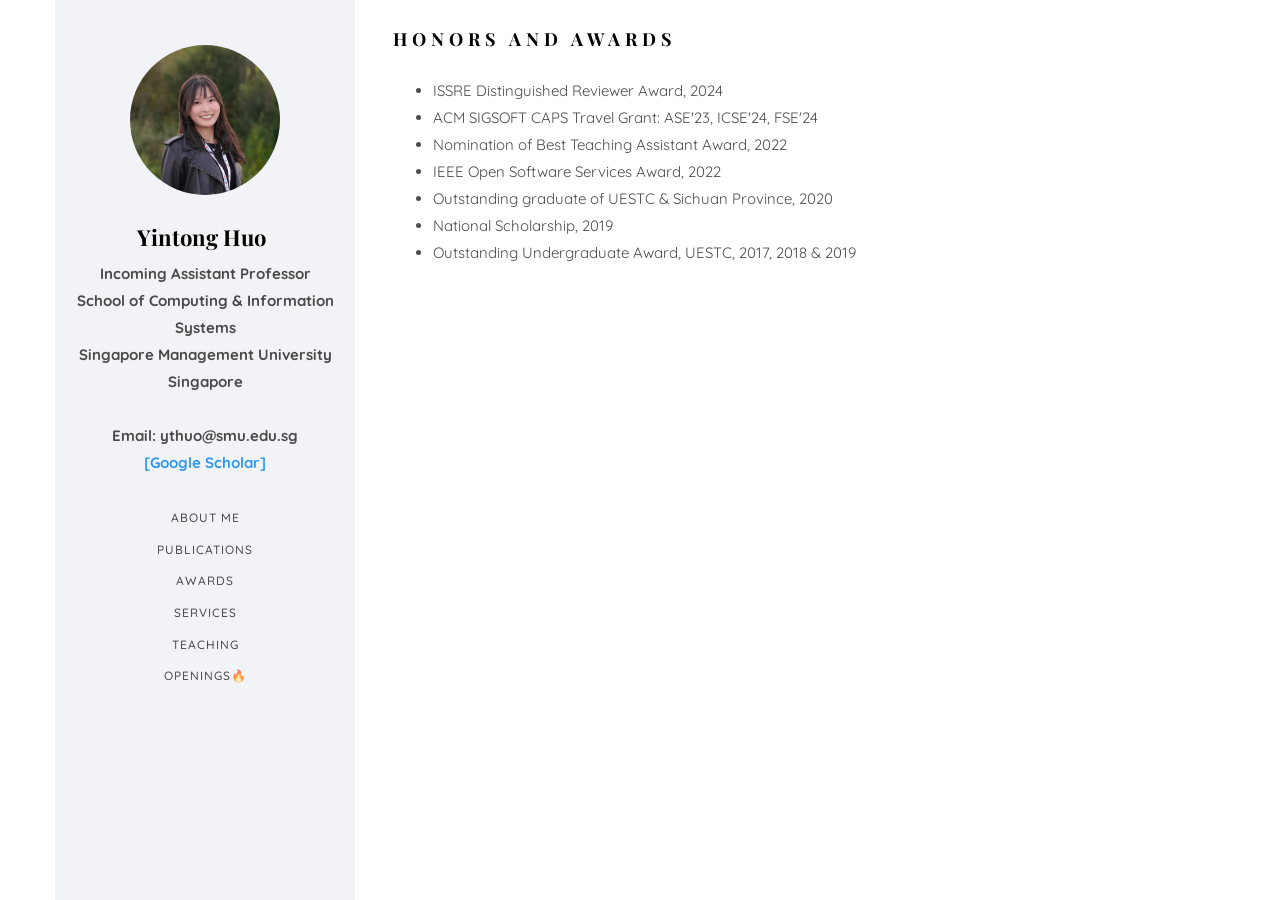
==== awards.html @ ab4339cb "Update awards.html" ====
<!DOCTYPE HTML>
<html>
	<head>
	<meta charset="utf-8">
	<meta http-equiv="X-UA-Compatible" content="IE=edge">
	<title>Yintong Huo</title>
	<meta name="viewport" content="width=device-width, initial-scale=1">
	<meta name="description" content="" />
	<meta name="keywords" content="" />
	<meta name="author" content="" />

  <!-- Facebook and Twitter integration -->
	<meta property="og:title" content=""/>
	<meta property="og:image" content=""/>
	<meta property="og:url" content=""/>
	<meta property="og:site_name" content=""/>
	<meta property="og:description" content=""/>
	<meta name="twitter:title" content="" />
	<meta name="twitter:image" content="" />
	<meta name="twitter:url" content="" />
	<meta name="twitter:card" content="" />

	<!-- Place favicon.ico and apple-touch-icon.png in the root directory -->
	<!-- <link rel="shortcut icon" href="favicon.ico"> -->

	<link href="https://fonts.googleapis.com/css?family=Quicksand:300,400,500,700" rel="stylesheet">
	<link href="https://fonts.googleapis.com/css?family=Playfair+Display:400,400i,700" rel="stylesheet">

	<!-- Animate.css -->
	<link rel="stylesheet" href="css/animate.css">
	<!-- Icomoon Icon Fonts-->
	<link rel="stylesheet" href="css/icomoon.css">
	<!-- Bootstrap  -->
	<link rel="stylesheet" href="css/bootstrap.css">
	<!-- Flexslider  -->
	<link rel="stylesheet" href="css/flexslider.css">
	<!-- Owl Carousel -->
	<link rel="stylesheet" href="css/owl.carousel.min.css">
	<link rel="stylesheet" href="css/owl.theme.default.min.css">
	<!-- Theme style  -->
	<link rel="stylesheet" href="css/style.css">

	<!-- Modernizr JS -->
	<script src="js/modernizr-2.6.2.min.js"></script>
	<!-- FOR IE9 below -->
	<!--[if lt IE 9]>
	<script src="js/respond.min.js"></script>
	<![endif]-->

	</head>
	<body>
	<div id="colorlib-page">
		<div class="container-wrap">
		<a href="#" class="js-colorlib-nav-toggle colorlib-nav-toggle" data-toggle="collapse" data-target="#navbar" aria-expanded="false" aria-controls="navbar"><i></i></a>
		<aside id="colorlib-aside" role="complementary" class="border">
			<div class="text-center profile-info">
				<div class="author-img" style="background-image: url(images/academic_photo.jpg);"></div>
				<h1 id="colorlib-logo"><a href="index.html">Yintong Huo</a></h1>
				<strong>
				<span class="position">Incoming Assistant Professor</span> 
				<span class='position'>School of Computing & Information Systems</span>
				<span class="position">Singapore Management University</span>
				<span class="position">Singapore</span>
				<br>
				<span class="position" style="text-transform: initial;">Email: ythuo@smu.edu.sg</span>
				<a href="https://scholar.google.com/citations?user=NP1JgCAAAAAJ&hl=zh-CN"> [Google Scholar] </a> 
				</strong>
			</div>
			<nav id="colorlib-main-menu" role="navigation" class="navbar">
				<ul>
					<li><a href="index.html">About me</a></li>
					<li><a href="pub.html">Publications</a></li>
					<li><a href="awards.html">Awards</a></li>
					<li><a href="services.html">Services</a></li>
					<li><a href="teaching.html">Teaching</a></li>
					<li><a href="openings.html">Openings🔥</a></li>
				</ul>
			</nav>

		</aside>

		<div id="colorlib-main">

			<section class="colorlib-honors" data-section="honors">
				<div class="colorlib-narrow-content">
					<div class="row">
						<div class="col-md-6 col-md-offset-3 col-md-pull-3 animate-box" data-animate-effect="fadeInLeft">
							<p>
							<h2 class="colorlib-heading animate-box">Honors and Awards</h2></p>
						</div>
					</div>
					<div class="row">
						<div class="col-md-12 animate-box" data-animate-effect="fadeInLeft">
						<ul>
							<li>ISSRE Distinguished Reviewer Award, 2024</li>
							<li>ACM SIGSOFT CAPS Travel Grant: ASE'23, ICSE'24, FSE'24 </li>
							<li>Nomination of Best Teaching Assistant Award, 2022</li>
 							<li>IEEE Open Software Services Award, 2022</li>
							<li>Outstanding graduate of UESTC & Sichuan Province, 2020</li>
							<li>National Scholarship, 2019</li>
							<li>Outstanding Undergraduate Award, UESTC, 2017, 2018 & 2019</li>
						</ul>
						</div>
					</div>
				</div>
			</section>


	<div>

	</div>
		</div><!-- end:colorlib-main -->
	</div><!-- end:container-wrap -->
	<!-- <script type="text/javascript" id="clustrmaps" src="//clustrmaps.com/map_v2.js?d=0-3oD4-aq796TP9pRMms8CR9sEpvpAEMeY-Ptnodyqg&cl=ffffff&w=a"></script> -->
	

	</div><!-- end:colorlib-page -->

	<!-- jQuery -->
	<script src="js/jquery.min.js"></script>
	<!-- jQuery Easing -->
	<script src="js/jquery.easing.1.3.js"></script>
	<!-- Bootstrap -->
	<script src="js/bootstrap.min.js"></script>
	<!-- Waypoints -->
	<script src="js/jquery.waypoints.min.js"></script>
	<!-- Flexslider -->
	<script src="js/jquery.flexslider-min.js"></script>
	<!-- Owl carousel -->
	<script src="js/owl.carousel.min.js"></script>
	<!-- Counters -->
	<script src="js/jquery.countTo.js"></script>


	<!-- MAIN JS -->
	<script src="js/main.js"></script>

	</body>
</html>
---- css/icomoon.css ----
@font-face {
  font-family: 'icomoon';
  src:  url('fonts/icomoon.eot?6py85u');
  src:  url('fonts/icomoon.eot?6py85u#iefix') format('embedded-opentype'),
    url('fonts/icomoon.ttf?6py85u') format('truetype'),
    url('fonts/icomoon.woff?6py85u') format('woff'),
    url('fonts/icomoon.svg?6py85u#icomoon') format('svg');
  font-weight: normal;
  font-style: normal;
}

[class^="icon-"], [class*=" icon-"] {
  /* use !important to prevent issues with browser extensions that change fonts */
  font-family: 'icomoon' !important;
  speak: none;
  font-style: normal;
  font-weight: normal;
  font-variant: normal;
  text-transform: none;
  line-height: 1;

  /* Better Font Rendering =========== */
  -webkit-font-smoothing: antialiased;
  -moz-osx-font-smoothing: grayscale;
}

.icon-times:before {
  content: "\e930";
}
.icon-tick:before {
  content: "\e931";
}
.icon-plus:before {
  content: "\e932";
}
.icon-minus:before {
  content: "\e933";
}
.icon-equals:before {
  content: "\e934";
}
.icon-divide:before {
  content: "\e935";
}
.icon-chevron-right:before {
  content: "\e936";
}
.icon-chevron-left:before {
  content: "\e937";
}
.icon-arrow-right-thick:before {
  content: "\e938";
}
.icon-arrow-left-thick:before {
  content: "\e939";
}
.icon-th-small:before {
  content: "\e93a";
}
.icon-th-menu:before {
  content: "\e93b";
}
.icon-th-list:before {
  content: "\e93c";
}
.icon-th-large:before {
  content: "\e93d";
}
.icon-home:before {
  content: "\e93e";
}
.icon-arrow-forward:before {
  content: "\e93f";
}
.icon-arrow-back:before {
  content: "\e940";
}
.icon-rss:before {
  content: "\e941";
}
.icon-location:before {
  content: "\e942";
}
.icon-link:before {
  content: "\e943";
}
.icon-image:before {
  content: "\e944";
}
.icon-arrow-up-thick:before {
  content: "\e945";
}
.icon-arrow-down-thick:before {
  content: "\e946";
}
.icon-starburst:before {
  content: "\e947";
}
.icon-starburst-outline:before {
  content: "\e948";
}
.icon-star3:before {
  content: "\e949";
}
.icon-flow-children:before {
  content: "\e94a";
}
.icon-export:before {
  content: "\e94b";
}
.icon-delete2:before {
  content: "\e94c";
}
.icon-delete-outline:before {
  content: "\e94d";
}
.icon-cloud-storage:before {
  content: "\e94e";
}
.icon-wi-fi:before {
  content: "\e94f";
}
.icon-heart:before {
  content: "\e950";
}
.icon-flash:before {
  content: "\e951";
}
.icon-cancel:before {
  content: "\e952";
}
.icon-backspace:before {
  content: "\e953";
}
.icon-attachment:before {
  content: "\e954";
}
.icon-arrow-move:before {
  content: "\e955";
}
.icon-warning:before {
  content: "\e956";
}
.icon-user:before {
  content: "\e957";
}
.icon-radar:before {
  content: "\e958";
}
.icon-lock-open:before {
  content: "\e959";
}
.icon-lock-closed:before {
  content: "\e95a";
}
.icon-location-arrow:before {
  content: "\e95b";
}
.icon-info:before {
  content: "\e95c";
}
.icon-user-delete:before {
  content: "\e95d";
}
.icon-user-add:before {
  content: "\e95e";
}
.icon-media-pause:before {
  content: "\e95f";
}
.icon-group:before {
  content: "\e960";
}
.icon-chart-pie:before {
  content: "\e961";
}
.icon-chart-line:before {
  content: "\e962";
}
.icon-chart-bar:before {
  content: "\e963";
}
.icon-chart-area:before {
  content: "\e964";
}
.icon-video:before {
  content: "\e965";
}
.icon-point-of-interest:before {
  content: "\e966";
}
.icon-infinity:before {
  content: "\e967";
}
.icon-globe:before {
  content: "\e968";
}
.icon-eye:before {
  content: "\e969";
}
.icon-cog:before {
  content: "\e96a";
}
.icon-camera:before {
  content: "\e96b";
}
.icon-upload:before {
  content: "\e96c";
}
.icon-scissors:before {
  content: "\e96d";
}
.icon-refresh:before {
  content: "\e96e";
}
.icon-pin:before {
  content: "\e96f";
}
.icon-key:before {
  content: "\e970";
}
.icon-info-large:before {
  content: "\e971";
}
.icon-eject:before {
  content: "\e972";
}
.icon-download:before {
  content: "\e973";
}
.icon-zoom:before {
  content: "\e974";
}
.icon-zoom-out:before {
  content: "\e975";
}
.icon-zoom-in:before {
  content: "\e976";
}
.icon-sort-numerically:before {
  content: "\e977";
}
.icon-sort-alphabetically:before {
  content: "\e978";
}
.icon-input-checked:before {
  content: "\e979";
}
.icon-calender:before {
  content: "\e97a";
}
.icon-world2:before {
  content: "\e97b";
}
.icon-notes:before {
  content: "\e97c";
}
.icon-code:before {
  content: "\e97d";
}
.icon-arrow-sync:before {
  content: "\e97e";
}
.icon-arrow-shuffle:before {
  content: "\e97f";
}
.icon-arrow-repeat:before {
  content: "\e980";
}
.icon-arrow-minimise:before {
  content: "\e981";
}
.icon-arrow-maximise:before {
  content: "\e982";
}
.icon-arrow-loop:before {
  content: "\e983";
}
.icon-anchor:before {
  content: "\e984";
}
.icon-spanner:before {
  content: "\e985";
}
.icon-puzzle:before {
  content: "\e986";
}
.icon-power:before {
  content: "\e987";
}
.icon-plane:before {
  content: "\e988";
}
.icon-pi:before {
  content: "\e989";
}
.icon-phone:before {
  content: "\e98a";
}
.icon-microphone2:before {
  content: "\e98b";
}
.icon-media-rewind:before {
  content: "\e98c";
}
.icon-flag:before {
  content: "\e98d";
}
.icon-adjust-brightness:before {
  content: "\e98e";
}
.icon-waves:before {
  content: "\e98f";
}
.icon-social-twitter:before {
  content: "\e990";
}
.icon-social-facebook:before {
  content: "\e991";
}
.icon-social-dribbble:before {
  content: "\e992";
}
.icon-media-stop:before {
  content: "\e993";
}
.icon-media-record:before {
  content: "\e994";
}
.icon-media-play:before {
  content: "\e995";
}
.icon-media-fast-forward:before {
  content: "\e996";
}
.icon-media-eject:before {
  content: "\e997";
}
.icon-social-vimeo:before {
  content: "\e998";
}
.icon-social-tumbler:before {
  content: "\e999";
}
.icon-social-skype:before {
  content: "\e99a";
}
.icon-social-pinterest:before {
  content: "\e99b";
}
.icon-social-linkedin:before {
  content: "\e99c";
}
.icon-social-last-fm:before {
  content: "\e99d";
}
.icon-social-github:before {
  content: "\e99e";
}
.icon-social-flickr:before {
  content: "\e99f";
}
.icon-at:before {
  content: "\e9a0";
}
.icon-times-outline:before {
  content: "\e9a1";
}
.icon-plus-outline:before {
  content: "\e9a2";
}
.icon-minus-outline:before {
  content: "\e9a3";
}
.icon-tick-outline:before {
  content: "\e9a4";
}
.icon-th-large-outline:before {
  content: "\e9a5";
}
.icon-equals-outline:before {
  content: "\e9a6";
}
.icon-divide-outline:before {
  content: "\e9a7";
}
.icon-chevron-right-outline:before {
  content: "\e9a8";
}
.icon-chevron-left-outline:before {
  content: "\e9a9";
}
.icon-arrow-right-outline:before {
  content: "\e9aa";
}
.icon-arrow-left-outline:before {
  content: "\e9ab";
}
.icon-th-small-outline:before {
  content: "\e9ac";
}
.icon-th-menu-outline:before {
  content: "\e9ad";
}
.icon-th-list-outline:before {
  content: "\e9ae";
}
.icon-news2:before {
  content: "\e9b1";
}
.icon-home-outline:before {
  content: "\e9b2";
}
.icon-arrow-up-outline:before {
  content: "\e9b3";
}
.icon-arrow-forward-outline:before {
  content: "\e9b4";
}
.icon-arrow-down-outline:before {
  content: "\e9b5";
}
.icon-arrow-back-outline:before {
  content: "\e9b6";
}
.icon-trash3:before {
  content: "\e9b7";
}
.icon-rss-outline:before {
  content: "\e9b8";
}
.icon-message:before {
  content: "\e9b9";
}
.icon-location-outline:before {
  content: "\e9ba";
}
.icon-link-outline:before {
  content: "\e9bb";
}
.icon-image-outline:before {
  content: "\e9bc";
}
.icon-export-outline:before {
  content: "\e9bd";
}
.icon-cross:before {
  content: "\e9be";
}
.icon-wi-fi-outline:before {
  content: "\e9bf";
}
.icon-star-outline:before {
  content: "\e9c0";
}
.icon-media-pause-outline:before {
  content: "\e9c1";
}
.icon-mail:before {
  content: "\e9c2";
}
.icon-heart-outline:before {
  content: "\e9c3";
}
.icon-flash-outline:before {
  content: "\e9c4";
}
.icon-cancel-outline:before {
  content: "\e9c5";
}
.icon-beaker:before {
  content: "\e9c6";
}
.icon-arrow-move-outline:before {
  content: "\e9c7";
}
.icon-watch2:before {
  content: "\e9c8";
}
.icon-warning-outline:before {
  content: "\e9c9";
}
.icon-time:before {
  content: "\e9ca";
}
.icon-radar-outline:before {
  content: "\e9cb";
}
.icon-lock-open-outline:before {
  content: "\e9cc";
}
.icon-location-arrow-outline:before {
  content: "\e9cd";
}
.icon-info-outline:before {
  content: "\e9ce";
}
.icon-backspace-outline:before {
  content: "\e9cf";
}
.icon-attachment-outline:before {
  content: "\e9d0";
}
.icon-user-outline:before {
  content: "\e9d1";
}
.icon-user-delete-outline:before {
  content: "\e9d2";
}
.icon-user-add-outline:before {
  content: "\e9d3";
}
.icon-lock-closed-outline:before {
  content: "\e9d4";
}
.icon-group-outline:before {
  content: "\e9d5";
}
.icon-chart-pie-outline:before {
  content: "\e9d6";
}
.icon-chart-line-outline:before {
  content: "\e9d7";
}
.icon-chart-bar-outline:before {
  content: "\e9d8";
}
.icon-chart-area-outline:before {
  content: "\e9d9";
}
.icon-video-outline:before {
  content: "\e9da";
}
.icon-point-of-interest-outline:before {
  content: "\e9db";
}
.icon-map:before {
  content: "\e9dc";
}
.icon-key-outline:before {
  content: "\e9dd";
}
.icon-infinity-outline:before {
  content: "\e9de";
}
.icon-globe-outline:before {
  content: "\e9df";
}
.icon-eye-outline:before {
  content: "\e9e0";
}
.icon-cog-outline:before {
  content: "\e9e1";
}
.icon-camera-outline:before {
  content: "\e9e2";
}
.icon-upload-outline:before {
  content: "\e9e3";
}
.icon-support:before {
  content: "\e9e4";
}
.icon-scissors-outline:before {
  content: "\e9e5";
}
.icon-refresh-outline:before {
  content: "\e9e6";
}
.icon-info-large-outline:before {
  content: "\e9e7";
}
.icon-eject-outline:before {
  content: "\e9e8";
}
.icon-download-outline:before {
  content: "\e9e9";
}
.icon-battery-mid:before {
  content: "\e9ea";
}
.icon-battery-low:before {
  content: "\e9eb";
}
.icon-battery-high:before {
  content: "\e9ec";
}
.icon-zoom-outline:before {
  content: "\e9ed";
}
.icon-zoom-out-outline:before {
  content: "\e9ee";
}
.icon-zoom-in-outline:before {
  content: "\e9ef";
}
.icon-tag3:before {
  content: "\e9f0";
}
.icon-tabs-outline:before {
  content: "\e9f1";
}
.icon-pin-outline:before {
  content: "\e9f2";
}
.icon-message-typing:before {
  content: "\e9f3";
}
.icon-directions:before {
  content: "\e9f4";
}
.icon-battery-full:before {
  content: "\e9f5";
}
.icon-battery-charge:before {
  content: "\e9f6";
}
.icon-pipette:before {
  content: "\e9f7";
}
.icon-pencil:before {
  content: "\e9f8";
}
.icon-folder:before {
  content: "\e9f9";
}
.icon-folder-delete:before {
  content: "\e9fa";
}
.icon-folder-add:before {
  content: "\e9fb";
}
.icon-edit:before {
  content: "\e9fc";
}
.icon-document:before {
  content: "\e9fd";
}
.icon-document-delete:before {
  content: "\e9fe";
}
.icon-document-add:before {
  content: "\e9ff";
}
.icon-brush:before {
  content: "\ea00";
}
.icon-thumbs-up:before {
  content: "\ea01";
}
.icon-thumbs-down:before {
  content: "\ea02";
}
.icon-pen:before {
  content: "\ea03";
}
.icon-sort-numerically-outline:before {
  content: "\ea04";
}
.icon-sort-alphabetically-outline:before {
  content: "\ea05";
}
.icon-social-last-fm-circular:before {
  content: "\ea06";
}
.icon-social-github-circular:before {
  content: "\ea07";
}
.icon-compass:before {
  content: "\ea08";
}
.icon-bookmark:before {
  content: "\ea09";
}
.icon-input-checked-outline:before {
  content: "\ea0a";
}
.icon-code-outline:before {
  content: "\ea0b";
}
.icon-calender-outline:before {
  content: "\ea0c";
}
.icon-business-card:before {
  content: "\ea0d";
}
.icon-arrow-up:before {
  content: "\ea0e";
}
.icon-arrow-sync-outline:before {
  content: "\ea0f";
}
.icon-arrow-right:before {
  content: "\ea10";
}
.icon-arrow-repeat-outline:before {
  content: "\ea11";
}
.icon-arrow-loop-outline:before {
  content: "\ea12";
}
.icon-arrow-left:before {
  content: "\ea13";
}
.icon-flow-switch:before {
  content: "\ea14";
}
.icon-flow-parallel:before {
  content: "\ea15";
}
.icon-flow-merge:before {
  content: "\ea16";
}
.icon-document-text:before {
  content: "\ea17";
}
.icon-clipboard:before {
  content: "\ea18";
}
.icon-calculator:before {
  content: "\ea19";
}
.icon-arrow-minimise-outline:before {
  content: "\ea1a";
}
.icon-arrow-maximise-outline:before {
  content: "\ea1b";
}
.icon-arrow-down:before {
  content: "\ea1c";
}
.icon-gift:before {
  content: "\ea1d";
}
.icon-film:before {
  content: "\ea1e";
}
.icon-database:before {
  content: "\ea1f";
}
.icon-bell:before {
  content: "\ea20";
}
.icon-anchor-outline:before {
  content: "\ea21";
}
.icon-adjust-contrast:before {
  content: "\ea22";
}
.icon-world-outline:before {
  content: "\ea23";
}
.icon-shopping-bag:before {
  content: "\ea24";
}
.icon-power-outline:before {
  content: "\ea25";
}
.icon-notes-outline:before {
  content: "\ea26";
}
.icon-device-tablet:before {
  content: "\ea27";
}
.icon-device-phone:before {
  content: "\ea28";
}
.icon-device-laptop:before {
  content: "\ea29";
}
.icon-device-desktop:before {
  content: "\ea2a";
}
.icon-briefcase:before {
  content: "\ea2b";
}
.icon-stopwatch:before {
  content: "\ea2c";
}
.icon-spanner-outline:before {
  content: "\ea2d";
}
.icon-puzzle-outline:before {
  content: "\ea2e";
}
.icon-printer:before {
  content: "\ea2f";
}
.icon-pi-outline:before {
  content: "\ea30";
}
.icon-lightbulb:before {
  content: "\ea31";
}
.icon-flag-outline:before {
  content: "\ea32";
}
.icon-contacts:before {
  content: "\ea33";
}
.icon-archive2:before {
  content: "\ea34";
}
.icon-weather-stormy:before {
  content: "\ea35";
}
.icon-weather-shower:before {
  content: "\ea36";
}
.icon-weather-partly-sunny:before {
  content: "\ea37";
}
.icon-weather-downpour:before {
  content: "\ea38";
}
.icon-weather-cloudy:before {
  content: "\ea39";
}
.icon-plane-outline:before {
  content: "\ea3a";
}
.icon-phone-outline:before {
  content: "\ea3b";
}
.icon-microphone-outline:before {
  content: "\ea3c";
}
.icon-weather-windy:before {
  content: "\ea3d";
}
.icon-weather-windy-cloudy:before {
  content: "\ea3e";
}
.icon-weather-sunny:before {
  content: "\ea3f";
}
.icon-weather-snow:before {
  content: "\ea40";
}
.icon-weather-night:before {
  content: "\ea41";
}
.icon-media-stop-outline:before {
  content: "\ea42";
}
.icon-media-rewind-outline:before {
  content: "\ea43";
}
.icon-media-record-outline:before {
  content: "\ea44";
}
.icon-media-play-outline:before {
  content: "\ea45";
}
.icon-media-fast-forward-outline:before {
  content: "\ea46";
}
.icon-media-eject-outline:before {
  content: "\ea47";
}
.icon-wine:before {
  content: "\ea48";
}
.icon-waves-outline:before {
  content: "\ea49";
}
.icon-ticket:before {
  content: "\ea4a";
}
.icon-tags:before {
  content: "\ea4b";
}
.icon-plug:before {
  content: "\ea4c";
}
.icon-headphones:before {
  content: "\ea4d";
}
.icon-credit-card:before {
  content: "\ea4e";
}
.icon-coffee:before {
  content: "\ea4f";
}
.icon-book:before {
  content: "\ea50";
}
.icon-beer:before {
  content: "\ea51";
}
.icon-volume2:before {
  content: "\ea52";
}
.icon-volume-up:before {
  content: "\ea53";
}
.icon-volume-mute:before {
  content: "\ea54";
}
.icon-volume-down:before {
  content: "\ea55";
}
.icon-social-vimeo-circular:before {
  content: "\ea56";
}
.icon-social-twitter-circular:before {
  content: "\ea57";
}
.icon-social-pinterest-circular:before {
  content: "\ea58";
}
.icon-social-linkedin-circular:before {
  content: "\ea59";
}
.icon-social-facebook-circular:before {
  content: "\ea5a";
}
.icon-social-dribbble-circular:before {
  content: "\ea5b";
}
.icon-tree:before {
  content: "\ea5c";
}
.icon-thermometer2:before {
  content: "\ea5d";
}
.icon-social-tumbler-circular:before {
  content: "\ea5e";
}
.icon-social-skype-outline:before {
  content: "\ea5f";
}
.icon-social-flickr-circular:before {
  content: "\ea60";
}
.icon-social-at-circular:before {
  content: "\ea61";
}
.icon-shopping-cart:before {
  content: "\ea62";
}
.icon-messages:before {
  content: "\ea63";
}
.icon-leaf:before {
  content: "\ea64";
}
.icon-feather:before {
  content: "\ea65";
}
.icon-eye2:before {
  content: "\e064";
}
.icon-paper-clip:before {
  content: "\e065";
}
.icon-mail5:before {
  content: "\e066";
}
.icon-toggle:before {
  content: "\e067";
}
.icon-layout:before {
  content: "\e068";
}
.icon-link2:before {
  content: "\e069";
}
.icon-bell2:before {
  content: "\e06a";
}
.icon-lock3:before {
  content: "\e06b";
}
.icon-unlock:before {
  content: "\e06c";
}
.icon-ribbon2:before {
  content: "\e06d";
}
.icon-image2:before {
  content: "\e06e";
}
.icon-signal:before {
  content: "\e06f";
}
.icon-target3:before {
  content: "\e070";
}
.icon-clipboard3:before {
  content: "\e071";
}
.icon-clock3:before {
  content: "\e072";
}
.icon-watch:before {
  content: "\e073";
}
.icon-air-play:before {
  content: "\e074";
}
.icon-camera3:before {
  content: "\e075";
}
.icon-video2:before {
  content: "\e076";
}
.icon-disc:before {
  content: "\e077";
}
.icon-printer3:before {
  content: "\e078";
}
.icon-monitor:before {
  content: "\e079";
}
.icon-server:before {
  content: "\e07a";
}
.icon-cog2:before {
  content: "\e07b";
}
.icon-heart3:before {
  content: "\e07c";
}
.icon-paragraph:before {
  content: "\e07d";
}
.icon-align-justify:before {
  content: "\e07e";
}
.icon-align-left:before {
  content: "\e07f";
}
.icon-align-center:before {
  content: "\e080";
}
.icon-align-right:before {
  content: "\e081";
}
.icon-book2:before {
  content: "\e082";
}
.icon-layers2:before {
  content: "\e083";
}
.icon-stack2:before {
  content: "\e084";
}
.icon-stack-2:before {
  content: "\e085";
}
.icon-paper:before {
  content: "\e086";
}
.icon-paper-stack:before {
  content: "\e087";
}
.icon-search3:before {
  content: "\e088";
}
.icon-zoom-in2:before {
  content: "\e089";
}
.icon-zoom-out2:before {
  content: "\e08a";
}
.icon-reply2:before {
  content: "\e08b";
}
.icon-circle-plus:before {
  content: "\e08c";
}
.icon-circle-minus:before {
  content: "\e08d";
}
.icon-circle-check:before {
  content: "\e08e";
}
.icon-circle-cross:before {
  content: "\e08f";
}
.icon-square-plus:before {
  content: "\e090";
}
.icon-square-minus:before {
  content: "\e091";
}
.icon-square-check:before {
  content: "\e092";
}
.icon-square-cross:before {
  content: "\e093";
}
.icon-microphone:before {
  content: "\e094";
}
.icon-record:before {
  content: "\e095";
}
.icon-skip-back:before {
  content: "\e096";
}
.icon-rewind:before {
  content: "\e097";
}
.icon-play4:before {
  content: "\e098";
}
.icon-pause3:before {
  content: "\e099";
}
.icon-stop3:before {
  content: "\e09a";
}
.icon-fast-forward:before {
  content: "\e09b";
}
.icon-skip-forward:before {
  content: "\e09c";
}
.icon-shuffle2:before {
  content: "\e09d";
}
.icon-repeat:before {
  content: "\e09e";
}
.icon-folder2:before {
  content: "\e09f";
}
.icon-umbrella:before {
  content: "\e0a0";
}
.icon-moon:before {
  content: "\e0a1";
}
.icon-thermometer:before {
  content: "\e0a2";
}
.icon-drop:before {
  content: "\e0a3";
}
.icon-sun2:before {
  content: "\e0a4";
}
.icon-cloud3:before {
  content: "\e0a5";
}
.icon-cloud-upload2:before {
  content: "\e0a6";
}
.icon-cloud-download2:before {
  content: "\e0a7";
}
.icon-upload4:before {
  content: "\e0a8";
}
.icon-download4:before {
  content: "\e0a9";
}
.icon-location3:before {
  content: "\e0aa";
}
.icon-location-2:before {
  content: "\e0ab";
}
.icon-map3:before {
  content: "\e0ac";
}
.icon-battery:before {
  content: "\e0ad";
}
.icon-head:before {
  content: "\e0ae";
}
.icon-briefcase3:before {
  content: "\e0af";
}
.icon-speech-bubble:before {
  content: "\e0b0";
}
.icon-anchor2:before {
  content: "\e0b1";
}
.icon-globe2:before {
  content: "\e0b2";
}
.icon-box:before {
  content: "\e0b3";
}
.icon-reload:before {
  content: "\e0b4";
}
.icon-share3:before {
  content: "\e0b5";
}
.icon-marquee:before {
  content: "\e0b6";
}
.icon-marquee-plus:before {
  content: "\e0b7";
}
.icon-marquee-minus:before {
  content: "\e0b8";
}
.icon-tag:before {
  content: "\e0b9";
}
.icon-power2:before {
  content: "\e0ba";
}
.icon-command2:before {
  content: "\e0bb";
}
.icon-alt:before {
  content: "\e0bc";
}
.icon-esc:before {
  content: "\e0bd";
}
.icon-bar-graph:before {
  content: "\e0be";
}
.icon-bar-graph-2:before {
  content: "\e0bf";
}
.icon-pie-graph:before {
  content: "\e0c0";
}
.icon-star:before {
  content: "\e0c1";
}
.icon-arrow-left3:before {
  content: "\e0c2";
}
.icon-arrow-right3:before {
  content: "\e0c3";
}
.icon-arrow-up3:before {
  content: "\e0c4";
}
.icon-arrow-down3:before {
  content: "\e0c5";
}
.icon-volume:before {
  content: "\e0c6";
}
.icon-mute:before {
  content: "\e0c7";
}
.icon-content-right:before {
  content: "\e100";
}
.icon-content-left:before {
  content: "\e101";
}
.icon-grid2:before {
  content: "\e102";
}
.icon-grid-2:before {
  content: "\e103";
}
.icon-columns:before {
  content: "\e104";
}
.icon-loader:before {
  content: "\e105";
}
.icon-bag:before {
  content: "\e106";
}
.icon-ban:before {
  content: "\e107";
}
.icon-flag3:before {
  content: "\e108";
}
.icon-trash:before {
  content: "\e109";
}
.icon-expand2:before {
  content: "\e110";
}
.icon-contract:before {
  content: "\e111";
}
.icon-maximize:before {
  content: "\e112";
}
.icon-minimize:before {
  content: "\e113";
}
.icon-plus2:before {
  content: "\e114";
}
.icon-minus2:before {
  content: "\e115";
}
.icon-check:before {
  content: "\e116";
}
.icon-cross2:before {
  content: "\e117";
}
.icon-move:before {
  content: "\e118";
}
.icon-delete:before {
  content: "\e119";
}
.icon-menu5:before {
  content: "\e120";
}
.icon-archive:before {
  content: "\e121";
}
.icon-inbox:before {
  content: "\e122";
}
.icon-outbox:before {
  content: "\e123";
}
.icon-file:before {
  content: "\e124";
}
.icon-file-add:before {
  content: "\e125";
}
.icon-file-subtract:before {
  content: "\e126";
}
.icon-help:before {
  content: "\e127";
}
.icon-open:before {
  content: "\e128";
}
.icon-ellipsis:before {
  content: "\e129";
}
.icon-heart4:before {
  content: "\e900";
}
.icon-cloud4:before {
  content: "\e901";
}
.icon-star2:before {
  content: "\e902";
}
.icon-tv2:before {
  content: "\e903";
}
.icon-sound:before {
  content: "\e904";
}
.icon-video3:before {
  content: "\e905";
}
.icon-trash2:before {
  content: "\e906";
}
.icon-user2:before {
  content: "\e907";
}
.icon-key3:before {
  content: "\e908";
}
.icon-search4:before {
  content: "\e909";
}
.icon-settings:before {
  content: "\e90a";
}
.icon-camera4:before {
  content: "\e90b";
}
.icon-tag2:before {
  content: "\e90c";
}
.icon-lock4:before {
  content: "\e90d";
}
.icon-bulb:before {
  content: "\e90e";
}
.icon-pen2:before {
  content: "\e90f";
}
.icon-diamond:before {
  content: "\e910";
}
.icon-display2:before {
  content: "\e911";
}
.icon-location4:before {
  content: "\e912";
}
.icon-eye3:before {
  content: "\e913";
}
.icon-bubble3:before {
  content: "\e914";
}
.icon-stack3:before {
  content: "\e915";
}
.icon-cup:before {
  content: "\e916";
}
.icon-phone3:before {
  content: "\e917";
}
.icon-news:before {
  content: "\e918";
}
.icon-mail6:before {
  content: "\e919";
}
.icon-like:before {
  content: "\e91a";
}
.icon-photo:before {
  content: "\e91b";
}
.icon-note:before {
  content: "\e91c";
}
.icon-clock4:before {
  content: "\e91d";
}
.icon-paperplane:before {
  content: "\e91e";
}
.icon-params:before {
  content: "\e91f";
}
.icon-banknote:before {
  content: "\e920";
}
.icon-data:before {
  content: "\e921";
}
.icon-music2:before {
  content: "\e922";
}
.icon-megaphone2:before {
  content: "\e923";
}
.icon-study:before {
  content: "\e924";
}
.icon-lab2:before {
  content: "\e925";
}
.icon-food:before {
  content: "\e926";
}
.icon-t-shirt:before {
  content: "\e927";
}
.icon-fire2:before {
  content: "\e928";
}
.icon-clip:before {
  content: "\e929";
}
.icon-shop:before {
  content: "\e92a";
}
.icon-calendar3:before {
  content: "\e92b";
}
.icon-wallet2:before {
  content: "\e92c";
}
.icon-vynil:before {
  content: "\e92d";
}
.icon-truck2:before {
  content: "\e92e";
}
.icon-world:before {
  content: "\e92f";
}
.icon-spinner6:before {
  content: "\e9af";
}
.icon-spinner7:before {
  content: "\e9b0";
}
.icon-amazon:before {
  content: "\eab7";
}
.icon-google:before {
  content: "\eab8";
}
.icon-google2:before {
  content: "\eab9";
}
.icon-google3:before {
  content: "\eaba";
}
.icon-google-plus:before {
  content: "\eabb";
}
.icon-google-plus2:before {
  content: "\eabc";
}
.icon-google-plus3:before {
  content: "\eabd";
}
.icon-hangouts:before {
  content: "\eabe";
}
.icon-google-drive:before {
  content: "\eabf";
}
.icon-facebook2:before {
  content: "\eac0";
}
.icon-facebook22:before {
  content: "\eac1";
}
.icon-instagram:before {
  content: "\eac2";
}
.icon-whatsapp:before {
  content: "\eac3";
}
.icon-spotify:before {
  content: "\eac4";
}
.icon-telegram:before {
  content: "\eac5";
}
.icon-twitter2:before {
  content: "\eac6";
}
.icon-vine:before {
  content: "\eac7";
}
.icon-vk:before {
  content: "\eac8";
}
.icon-renren:before {
  content: "\eac9";
}
.icon-sina-weibo:before {
  content: "\eaca";
}
.icon-rss2:before {
  content: "\eacb";
}
.icon-rss22:before {
  content: "\eacc";
}
.icon-youtube:before {
  content: "\eacd";
}
.icon-youtube2:before {
  content: "\eace";
}
.icon-twitch:before {
  content: "\eacf";
}
.icon-vimeo:before {
  content: "\ead0";
}
.icon-vimeo2:before {
  content: "\ead1";
}
.icon-lanyrd:before {
  content: "\ead2";
}
.icon-flickr:before {
  content: "\ead3";
}
.icon-flickr2:before {
  content: "\ead4";
}
.icon-flickr3:before {
  content: "\ead5";
}
.icon-flickr4:before {
  content: "\ead6";
}
.icon-dribbble2:before {
  content: "\ead7";
}
.icon-behance:before {
  content: "\ead8";
}
.icon-behance2:before {
  content: "\ead9";
}
.icon-deviantart:before {
  content: "\eada";
}
.icon-500px:before {
  content: "\eadb";
}
.icon-steam:before {
  content: "\eadc";
}
.icon-steam2:before {
  content: "\eadd";
}
.icon-dropbox:before {
  content: "\eade";
}
.icon-onedrive:before {
  content: "\eadf";
}
.icon-github:before {
  content: "\eae0";
}
.icon-npm:before {
  content: "\eae1";
}
.icon-basecamp:before {
  content: "\eae2";
}
.icon-trello:before {
  content: "\eae3";
}
.icon-wordpress:before {
  content: "\eae4";
}
.icon-joomla:before {
  content: "\eae5";
}
.icon-ello:before {
  content: "\eae6";
}
.icon-blogger:before {
  content: "\eae7";
}
.icon-blogger2:before {
  content: "\eae8";
}
.icon-tumblr2:before {
  content: "\eae9";
}
.icon-tumblr22:before {
  content: "\eaea";
}
.icon-yahoo:before {
  content: "\eaeb";
}
.icon-yahoo2:before {
  content: "\eaec";
}
.icon-tux:before {
  content: "\eaed";
}
.icon-appleinc:before {
  content: "\eaee";
}
.icon-finder:before {
  content: "\eaef";
}
.icon-android:before {
  content: "\eaf0";
}
.icon-windows:before {
  content: "\eaf1";
}
.icon-windows8:before {
  content: "\eaf2";
}
.icon-soundcloud:before {
  content: "\eaf3";
}
.icon-soundcloud2:before {
  content: "\eaf4";
}
.icon-skype:before {
  content: "\eaf5";
}
.icon-reddit:before {
  content: "\eaf6";
}
.icon-hackernews:before {
  content: "\eaf7";
}
.icon-wikipedia:before {
  content: "\eaf8";
}
.icon-linkedin2:before {
  content: "\eaf9";
}
.icon-linkedin22:before {
  content: "\eafa";
}
.icon-lastfm:before {
  content: "\eafb";
}
.icon-lastfm2:before {
  content: "\eafc";
}
.icon-delicious:before {
  content: "\eafd";
}
.icon-stumbleupon:before {
  content: "\eafe";
}
.icon-stumbleupon2:before {
  content: "\eaff";
}
.icon-stackoverflow:before {
  content: "\eb00";
}
.icon-pinterest:before {
  content: "\eb01";
}
.icon-pinterest2:before {
  content: "\eb02";
}
.icon-xing:before {
  content: "\eb03";
}
.icon-xing2:before {
  content: "\eb04";
}
.icon-flattr:before {
  content: "\eb05";
}
.icon-foursquare:before {
  content: "\eb06";
}
.icon-yelp:before {
  content: "\eb07";
}
.icon-paypal:before {
  content: "\eb08";
}
.icon-chrome:before {
  content: "\eb09";
}
.icon-firefox:before {
  content: "\eb0a";
}
.icon-IE:before {
  content: "\eb0b";
}
.icon-edge:before {
  content: "\eb0c";
}
.icon-safari:before {
  content: "\eb0d";
}
.icon-opera:before {
  content: "\eb0e";
}
.icon-file-pdf:before {
  content: "\eb0f";
}
.icon-file-openoffice:before {
  content: "\eb10";
}
.icon-file-word:before {
  content: "\eb11";
}
.icon-file-excel:before {
  content: "\eb12";
}
.icon-libreoffice:before {
  content: "\eb13";
}
.icon-html-five:before {
  content: "\eb14";
}
.icon-html-five2:before {
  content: "\eb15";
}
.icon-css3:before {
  content: "\eb16";
}
.icon-git:before {
  content: "\eb17";
}
.icon-codepen:before {
  content: "\eb18";
}
.icon-svg:before {
  content: "\eb19";
}
.icon-IcoMoon:before {
  content: "\eb1a";
}
---- css/style.css ----
@font-face {
  font-family: 'icomoon';
  src: url("../fonts/icomoon/icomoon.eot?srf3rx");
  src: url("../fonts/icomoon/icomoon.eot?srf3rx#iefix") format("embedded-opentype"), url("../fonts/icomoon/icomoon.ttf?srf3rx") format("truetype"), url("../fonts/icomoon/icomoon.woff?srf3rx") format("woff"), url("../fonts/icomoon/icomoon.svg?srf3rx#icomoon") format("svg");
  font-weight: normal;
  font-style: normal; }

/* =======================================================
*
* 	Template Style 
*	Edit this section
*
* ======================================================= */
body {
  font-family: "Quicksand", Arial, sans-serif;
  font-weight: 400;
  font-size: 15px;
  line-height: 1.8;
  color: rgba(0, 0, 0, 0.7); }
  @media screen and (max-width: 992px) {
    body {
      font-size: 16px; } }

a {
  color: #2c98f0;
  -webkit-transition: 0.5s;
  -o-transition: 0.5s;
  transition: 0.5s; }
  a:hover, a:active, a:focus {
    color: #2c98f0;
    outline: none;
    text-decoration: none !important; }

p {
  margin-bottom: 1.5em; }

h1, h2, h3, h4, h5, h6 {
  color: #000;
  font-family: "Playfair Display", Georgia, serif;
  font-weight: 400;
  margin: 0 0 30px 0; }

figure {
  margin-bottom: 2.5em;
  float: left;
  width: 100%; }
  figure figcaption {
    font-size: 16px;
    width: 80%;
    margin: 20px auto 0px auto;
    color: #b3b3b3;
    font-style: italic;
    font-family: "Quicksand", Arial, sans-serif; }
    @media screen and (max-width: 480px) {
      figure figcaption {
        width: 100%; } }

::-webkit-selection {
  color: #fff;
  background: #2c98f0; }

::-moz-selection {
  color: #fff;
  background: #2c98f0; }

::selection {
  color: #fff;
  background: #2c98f0; }

#colorlib-page {
  width: 100%;
  overflow: hidden;
  position: relative; }

#colorlib-aside {
  padding-top: 3em;
  padding-bottom: 40px;
  float: left;
  width: 300px;
  height: 100%;
  position: fixed;
  overflow-y: scroll;
  z-index: 1001;
  background: #f2f3f7;
  -webkit-transition: 0.5s;
  -o-transition: 0.5s;
  transition: 0.5s; }

@media screen and (min-width: 768px) {
    .about-header {
      display: none;
    }
}

  @media screen and (max-width: 768px) {
  #colorlib-aside {
    width: 300px;
    height: 100%;
    -moz-transform: translateX(-300px);
    -webkit-transform: translateX(-300px);
    -ms-transform: translateX(-300px);
    -o-transform: translateX(-300px);
    transform: translateX(-300px);
    padding-top: 4em; } }
  #colorlib-aside .author-img, .about-header .author-img {
    width: 150px;
    height: 150px;
    margin: 0 auto;
    margin-bottom: 30px;
    -webkit-border-radius: 50%;
    -moz-border-radius: 50%;
    -ms-border-radius: 50%;
    border-radius: 50%; }
  #colorlib-aside .position {
    display: block;
    font-size: 15px;}
  #colorlib-aside #colorlib-logo {
    text-align: right;
    font-weight: 700;
    font-size: 22px;
    margin-bottom: .5em;
    display: block;
    width: 100%; }
    #colorlib-aside #colorlib-logo a {
      display: block;
      text-align: center;
      color: #000;
      padding-right: .3em; }
  #colorlib-aside #colorlib-main-menu {
    display: block;
    width: 100%; }
    #colorlib-aside #colorlib-main-menu .collapse {
      display: block !important; }
    #colorlib-aside #colorlib-main-menu ul {
      text-align: center;
      margin: 0;
      padding: 0; }
      @media screen and (max-width: 768px) {
        #colorlib-aside #colorlib-main-menu ul {
          margin: 0 0 2em 0; } }
      #colorlib-aside #colorlib-main-menu ul li {
        margin: 0 0 10px 0;
        padding: 0;
        list-style: none;
        font-size: 12px;
        font-weight: 500;
        text-transform: uppercase;
        letter-spacing: 1px; }
        #colorlib-aside #colorlib-main-menu ul li a {
          color: rgba(0, 0, 0, 0.7);
          text-decoration: none;
          position: relative;
          padding: 10px 0;
          font-family: "Quicksand", Arial, sans-serif;
          -webkit-transition: 0.3s;
          -o-transition: 0.3s;
          transition: 0.3s; }
          #colorlib-aside #colorlib-main-menu ul li a:after {
            content: "";
            position: absolute;
            height: 1px;
            bottom: 7px;
            left: 0;
            right: 0;
            background-color: #2c98f0;
            visibility: hidden;
            -webkit-transform: scaleX(0);
            -moz-transform: scaleX(0);
            -ms-transform: scaleX(0);
            -o-transform: scaleX(0);
            transform: scaleX(0);
            -webkit-transition: all 0.3s cubic-bezier(0.175, 0.885, 0.32, 1.275);
            -moz-transition: all 0.3s cubic-bezier(0.175, 0.885, 0.32, 1.275);
            -ms-transition: all 0.3s cubic-bezier(0.175, 0.885, 0.32, 1.275);
            -o-transition: all 0.3s cubic-bezier(0.175, 0.885, 0.32, 1.275);
            transition: all 0.3s cubic-bezier(0.175, 0.885, 0.32, 1.275); }
          #colorlib-aside #colorlib-main-menu ul li a:hover {
            text-decoration: none;
            color: black; }
            #colorlib-aside #colorlib-main-menu ul li a:hover:after {
              visibility: visible;
              -webkit-transform: scaleX(1);
              -moz-transform: scaleX(1);
              -ms-transform: scaleX(1);
              -o-transform: scaleX(1);
              transform: scaleX(1); }
        #colorlib-aside #colorlib-main-menu ul li.active a {
          color: #2c98f0; }
          #colorlib-aside #colorlib-main-menu ul li.active a:after {
            visibility: visible;
            -webkit-transform: scaleX(1);
            -moz-transform: scaleX(1);
            -ms-transform: scaleX(1);
            -o-transform: scaleX(1);
            transform: scaleX(1); }
  #colorlib-aside .colorlib-footer {
    font-size: 15px;
    text-align: center;
    font-weight: 400;
    color: rgba(0, 0, 0, 0.5);
    padding: 0 20px;
    width: 100%; }
    @media screen and (max-width: 768px) {
      #colorlib-aside .colorlib-footer {
        position: relative;
        bottom: 0; } }
    #colorlib-aside .colorlib-footer span {
      display: block; }
    #colorlib-aside .colorlib-footer ul {
      padding: 0;
      margin: 0; }
      #colorlib-aside .colorlib-footer ul li {
        padding: 0;
        margin: 0;
        display: inline;
        list-style: none; }
        #colorlib-aside .colorlib-footer ul li a {
          color: rgba(255, 255, 255, 0.3);
          padding: 4px; }
          #colorlib-aside .colorlib-footer ul li a:hover, #colorlib-aside .colorlib-footer ul li a:active, #colorlib-aside .colorlib-footer ul li a:focus {
            text-decoration: none;
            outline: none;
            color: #2c98f0; }

.container-wrap {
  max-width: 1170px;
  margin: 0 auto; }

#colorlib-main {
  width: calc(100% - 300px);
  float: right;
  -webkit-transition: 0.5s;
  -o-transition: 0.5s;
  transition: 0.5s; }
  @media screen and (max-width: 768px) {
    #colorlib-main {
      width: 100%;
      padding: 0 1em; } }

#colorlib-hero {
  min-height: 500px;
  background: #fff url(../images/loader.gif) no-repeat center center;
  width: 100%;
  float: left;
  margin-bottom: 10em;
  clear: both; }
  #colorlib-hero .flexslider {
    border: none;
    z-index: 1;
    margin-bottom: 0; }
    #colorlib-hero .flexslider .slides {
      position: relative;
      overflow: visible; }
      #colorlib-hero .flexslider .slides li {
        background-repeat: no-repeat;
        background-size: cover;
        background-position: bottom center;
        min-height: 400px;
        position: relative; }
    #colorlib-hero .flexslider .flex-control-nav {
      bottom: 20px;
      z-index: 1000;
      left: 20px;
      float: left;
      width: auto; }
      @media screen and (max-width: 768px) {
        #colorlib-hero .flexslider .flex-control-nav {
          right: 20px;
          top: 100px; } }
      #colorlib-hero .flexslider .flex-control-nav li {
        display: block;
        margin-bottom: 10px; }
        #colorlib-hero .flexslider .flex-control-nav li a {
          background: rgba(0, 0, 0, 0.5);
          -webkit-box-shadow: none;
          box-shadow: none;
          width: 12px;
          height: 12px;
          cursor: pointer; }
          #colorlib-hero .flexslider .flex-control-nav li a.flex-active {
            cursor: pointer;
            background: transparent;
            border: 2px solid #2c98f0; }
    #colorlib-hero .flexslider .flex-direction-nav {
      display: none; }
    #colorlib-hero .flexslider .slider-text {
      display: table;
      opacity: 0;
      min-height: 500px;
      z-index: 9; }
      #colorlib-hero .flexslider .slider-text > .slider-text-inner {
        display: table-cell;
        vertical-align: middle;
        min-height: 700px;
        padding: 2.5em;
        position: relative; }
        @media screen and (max-width: 768px) {
          #colorlib-hero .flexslider .slider-text > .slider-text-inner {
            text-align: center; } }
        #colorlib-hero .flexslider .slider-text > .slider-text-inner h1, #colorlib-hero .flexslider .slider-text > .slider-text-inner h2 {
          margin: 0;
          padding: 0;
          color: black;
          font-family: "Playfair Display", Georgia, serif; }
        #colorlib-hero .flexslider .slider-text > .slider-text-inner h1 {
          margin-bottom: 20px;
          font-size: 60px;
          line-height: 1.3;
          font-weight: 700; }
          @media screen and (max-width: 768px) {
            #colorlib-hero .flexslider .slider-text > .slider-text-inner h1 {
              font-size: 28px; } }
        #colorlib-hero .flexslider .slider-text > .slider-text-inner h2 {
          font-size: 18px;
          line-height: 1.5;
          margin-bottom: 30px;
          font-weight: 300;
          font-family: "Quicksand", Arial, sans-serif; }
          #colorlib-hero .flexslider .slider-text > .slider-text-inner h2 a {
            color: rgba(44, 152, 240, 0.8);
            border-bottom: 1px solid rgba(44, 152, 240, 0.7); }
        #colorlib-hero .flexslider .slider-text > .slider-text-inner .heading-section {
          font-size: 50px; }
          @media screen and (max-width: 768px) {
            #colorlib-hero .flexslider .slider-text > .slider-text-inner .heading-section {
              font-size: 30px; } }
        #colorlib-hero .flexslider .slider-text > .slider-text-inner s
.colorlib-lead {
          font-size: 20px;
          color: #fff; }
        #colorlib-hero .flexslider .slider-text > .slider-text-inner p {
          margin-bottom: 0; }
        #colorlib-hero .flexslider .slider-text > .slider-text-inner .btn {
          font-size: 12px;
          text-transform: uppercase;
          letter-spacing: 2px;
          color: #000;
          padding: 10px 15px !important;
          border: none;
          font-weight: 400; }
          #colorlib-hero .flexslider .slider-text > .slider-text-inner .btn.btn-learn {
            color: #000;
            border: 1px solid #000;
            background: transparent !important; }
            #colorlib-hero .flexslider .slider-text > .slider-text-inner .btn.btn-learn:hover {
              background: transparent !important;
              border: 1px solid #000 !important; }
          @media screen and (max-width: 768px) {
            #colorlib-hero .flexslider .slider-text > .slider-text-inner .btn {
              width: 100%; } }

body.offcanvas {
  overflow-x: hidden; }
  body.offcanvas #colorlib-aside {
    -moz-transform: translateX(0);
    -webkit-transform: translateX(0);
    -ms-transform: translateX(0);
    -o-transform: translateX(0);
    transform: translateX(0);
    width: 300px;
    background: #f2f3f7;
    z-index: 999;
    position: fixed; }
  body.offcanvas #colorlib-main, body.offcanvas .colorlib-nav-toggle {
    top: 0;
    -moz-transform: translateX(300px);
    -webkit-transform: translateX(300px);
    -ms-transform: translateX(300px);
    -o-transform: translateX(300px);
    transform: translateX(300px); }

.colorlib-narrow-content {
  padding: 0 2.5em; }
  @media screen and (max-width: 768px) {
    .colorlib-narrow-content {
      padding: 0; } }

.no-gutters {
  margin: 0;
  padding: 0; }

.colorlib-experience,
.colorlib-teaching,
.colorlib-education,
.colorlib-blog,
.colorlib-resources,
.colorlib-about,
.colorlib-research,
.colorlib-contact {
  padding-top: 2em;
  padding-bottom: 2em;
  clear: both;
  width: 100%;
  display: block; }
  @media screen and (max-width: 768px) {
    .colorlib-experience,
    .colorlib-teaching,
    .colorlib-education,
    .colorlib-blog,
    .colorlib-resources,
    .colorlib-about,
    .colorlib-research,
    .colorlib-contact {
      padding-top: 3em;
      padding-bottom: 8em; } }

.colorlib-contact {
  padding-top: 2em;
  padding-bottom: 30em;
}

@media screen and (max-width: 768px) {
  .colorlib-contact {
      padding-bottom: 20em; }
}

.author-img {
  background-size: cover;
  background-position: center center;
  background-repeat: no-repeat;
  position: relative; }

.colorlib-heading {
  font-size: 18px;
  margin-bottom: 1em;
  font-weight: 700;
  text-transform: uppercase;
  letter-spacing: 5px;
  line-height: 1.8;
  position: relative; }
  .colorlib-heading span {
    display: block; }
  @media screen and (max-width: 768px) {
    .colorlib-heading {
      margin-bottom: 1em; } }

.heading-meta {
  margin-bottom: 15px;
  display: block;
  font-size: 10px;
  text-transform: uppercase;
  color: #999999;
  font-weight: 500;
  letter-spacing: 5px; }

.about-img {
  width: 100%;
  height: 600px;
  margin-bottom: 30px; }

.about-desc h3 {
  font-size: 18px;
  text-transform: uppercase;
  letter-spacing: 5px;
  font-weight: 500; }

.hire {
  padding: 2em;
  background: #f9bf3f; }
  .hire h2 {
    line-height: 1.5; }
  .hire .btn-hire {
    color: #000;
    text-transform: uppercase;
    letter-spacing: 1px;
    bordeR: 1px solid #000;
    padding: 2px 10px; }

.fancy-collapse-panel .panel-default > .panel-heading {
  padding: 0; }

.panel-heading a {
  padding: 20px 25px;
  display: block;
  width: 100%;
  font-weight: 500;
  font-size: 14px;
  letter-spacing: 1px;
  text-transform: uppercase;
  font-family: "Quicksand", Arial, sans-serif;
  background-color: #2c98f0;
  color: #fff;
  position: relative;
  -webkit-box-shadow: none !important;
  -moz-box-shadow: none !important;
  -ms-box-shadow: none !important;
  -o-box-shadow: none !important;
  box-shadow: none !important; }

.panel {
  -webkit-box-shadow: none !important;
  -moz-box-shadow: none !important;
  -ms-box-shadow: none !important;
  -o-box-shadow: none !important;
  box-shadow: none !important;
  border: none; }

.panel-heading a:after {
  font-family: "icomoon";
  content: "\e115";
  position: absolute;
  right: 20px;
  font-size: 14px;
  font-weight: 400;
  top: 50%;
  line-height: 1;
  margin-top: -7px; }

.panel-heading a.collapsed:after {
  content: "\e114"; }

.panel-heading a.collapsed {
  background: #f2f3f7;
  border: 1px solid #e6e6e6 !important;
  color: #333333; }

.panel-body {
  padding: 1.5em;
  margin-top: 5px;
  border: 1px solid #e6e6e6 !important; }

.timeline-centered {
  position: relative;
  margin-bottom: 30px; }

.timeline-centered:before, .timeline-centered:after {
  content: " ";
  display: table; }

.timeline-centered:after {
  clear: both; }

.timeline-centered:before, .timeline-centered:after {
  content: " ";
  display: table; }

.timeline-centered:after {
  clear: both; }

.timeline-centered:before {
  content: '';
  position: absolute;
  display: block;
  width: 4px;
  background: #f2f3f7;
  top: 20px;
  bottom: 20px;
  margin-left: 29px; }

.timeline-centered .timeline-entry {
  position: relative;
  margin-top: 5px;
  margin-left: 30px;
  margin-bottom: 10px;
  clear: both; }

.timeline-centered .timeline-entry .timeline-entry-inner {
  position: relative;
  margin-left: -20px; }

.timeline-centered .timeline-entry .timeline-entry-inner .timeline-icon {
  display: block;
  width: 40px;
  height: 40px;
  background: #2c98f0;
  -webkit-border-radius: 50%;
  -moz-border-radius: 50%;
  -ms-border-radius: 50%;
  border-radius: 50%;
  text-align: center;
  -moz-box-shadow: 0 0 0 5px #f2f3f7;
  -webkit-box-shadow: 0 0 0 5px #f2f3f7;
  box-shadow: 0 0 0 5px #f2f3f7;
  line-height: 40px;
  float: left; }
  .timeline-centered .timeline-entry .timeline-entry-inner .timeline-icon i {
    color: #fff; }
  .timeline-centered .timeline-entry .timeline-entry-inner .timeline-icon.color-2 {
    background: #ec5453; }
  .timeline-centered .timeline-entry .timeline-entry-inner .timeline-icon.color-3 {
    background: #f9bf3f; }
  .timeline-centered .timeline-entry .timeline-entry-inner .timeline-icon.color-4 {
    background: #a84cb8; }
  .timeline-centered .timeline-entry .timeline-entry-inner .timeline-icon.color-5 {
    background: #2fa499; }
  .timeline-centered .timeline-entry .timeline-entry-inner .timeline-icon.color-none {
    background: #fff;
    width: 20px;
    height: 20px;
    margin-left: 10px; }

.timeline-centered .timeline-entry .timeline-entry-inner .timeline-label {
  position: relative;
  background: #f2f3f7;
  padding: 1.5em;
  margin-left: 60px;
  -webkit-background-clip: padding-box;
  -moz-background-clip: padding;
  background-clip: padding-box; }

.timeline-centered .timeline-entry .timeline-entry-inner .timeline-label:after {
  content: '';
  display: block;
  position: absolute;
  width: 0;
  height: 0;
  border-style: solid;
  border-width: 9px 9px 9px 0;
  border-color: transparent #f2f3f7 transparent transparent;
  left: 0;
  top: 10px;
  margin-left: -9px; }

.timeline-centered .timeline-entry .timeline-entry-inner .timeline-label p + p {
  margin-top: 15px; }

.timeline-centered .timeline-entry .timeline-entry-inner .timeline-label h2 {
  font-size: 20px;
  font-family: "Quicksand", Arial, sans-serif;
  font-weight: 500; }

.timeline-centered .timeline-entry .timeline-entry-inner .timeline-label h2 a {
  color: #000; }

.timeline-centered .timeline-entry .timeline-entry-inner .timeline-label h2 span {
  -webkit-opacity: .4;
  -moz-opacity: .4;
  opacity: .4;
  -ms-filter: alpha(opacity=40);
  filter: alpha(opacity=40);
  font-size: 16px; }

.services {
  margin-bottom: 30px;
  padding: 1.5em;
  -webkit-box-shadow: 0px 0px 56px -8px rgba(0, 0, 0, 0.17);
  -moz-box-shadow: 0px 0px 56px -8px rgba(0, 0, 0, 0.17);
  -ms-box-shadow: 0px 0px 56px -8px rgba(0, 0, 0, 0.17);
  -o-box-shadow: 0px 0px 56px -8px rgba(0, 0, 0, 0.17);
  box-shadow: 0px 0px 56px -8px rgba(0, 0, 0, 0.17);
  border-bottom: 2px solid #2c98f0; }
  .services .icon2 {
    display: block;
    margin-bottom: 20px; }
    .services .icon2 i {
      font-size: 30px;
      color: #2c98f0; }
  .services h3 {
    font-family: "Quicksand", Arial, sans-serif;
    font-size: 16px;
    font-weight: 500; }
  .services.color-2 {
    border-bottom: 2px solid #ec5453; }
    .services.color-2 .icon2 i {
      color: #ec5453; }
  .services.color-3 {
    border-bottom: 2px solid #f9bf3f; }
    .services.color-3 .icon2 i {
      color: #f9bf3f; }
  .services.color-4 {
    border-bottom: 2px solid #a84cb8; }
    .services.color-4 .icon2 i {
      color: #a84cb8; }
  .services.color-5 {
    border-bottom: 2px solid #2fa499; }
  .services.color-6 {
    border-bottom: 2px solid #4054b2; }

.services {
  margin-bottom: 80px;
  position: relative;
  z-index: 0; }
  @media screen and (max-width: 768px) {
    .services {
      margin-bottom: 4em; } }
  .services .icon {
    position: absolute;
    top: -20px;
    left: 0;
    right: 0;
    width: 100px;
    height: 50px;
    display: table;
    margin: 0 auto;
    background: #2c98f0; }
    .services .icon:before, .services .icon:after {
      position: absolute;
      left: 0;
      right: 0;
      content: ''; }
    .services .icon:before {
      top: -30px;
      width: 0;
      height: 0;
      border-style: solid;
      border-width: 0 50px 30px 50px;
      border-color: transparent transparent #2c98f0 transparent; }
    .services .icon:after {
      bottom: -30px;
      width: 0;
      height: 0;
      border-style: solid;
      border-width: 30px 50px 0 50px;
      border-color: #2c98f0 transparent transparent transparent; }
    .services .icon i {
      font-size: 30px;
      color: #fff;
      z-index: 1;
      display: table-cell;
      vertical-align: middle; }
  .services .desc {
    margin-top: 60px; }
    .services .desc h3 {
      font-size: 16px;
      font-weight: 700;
      text-transform: uppercase; }
  .services.color-2 .icon {
    background: #ec5453; }
    .services.color-2 .icon:before {
      border-color: transparent transparent #ec5453 transparent; }
    .services.color-2 .icon:after {
      border-color: #ec5453 transparent transparent transparent; }
  .services.color-3 .icon {
    background: #f9bf3f; }
    .services.color-3 .icon:before {
      border-color: transparent transparent #f9bf3f transparent; }
    .services.color-3 .icon:after {
      border-color: #f9bf3f transparent transparent transparent; }
  .services.color-4 .icon {
    background: #a84cb8; }
    .services.color-4 .icon:before {
      border-color: transparent transparent #a84cb8 transparent; }
    .services.color-4 .icon:after {
      border-color: #a84cb8 transparent transparent transparent; }
  .services.color-5 .icon {
    background: #2fa499; }
    .services.color-5 .icon:before {
      border-color: transparent transparent #2fa499 transparent; }
    .services.color-5 .icon:after {
      border-color: #2fa499 transparent transparent transparent; }
  .services.color-6 .icon {
    background: #4054b2; }
    .services.color-6 .icon:before {
      border-color: transparent transparent #4054b2 transparent; }
    .services.color-6 .icon:after {
      border-color: #4054b2 transparent transparent transparent; }

.progress-wrap h3 {
  font-size: 16px;
  font-family: "Quicksand", Arial, sans-serif;
  margin-bottom: 10px; }

.progress {
  height: 6px;
  -webkit-box-shadow: none;
  box-shadow: none;
  background: #f2f3f7;
  overflow: visible; }

.progress-bar {
  background: #2c98f0;
  -webkit-box-shadow: none;
  box-shadow: none;
  font-size: 12px;
  line-height: 1.2;
  color: #000;
  font-weight: 600;
  text-align: right;
  position: relative;
  overflow: visible;
  -webkit-border-radius: 8px;
  -moz-border-radius: 8px;
  -ms-border-radius: 8px;
  border-radius: 8px; }
  .progress-bar:after {
    position: absolute;
    top: -2px;
    right: 0;
    width: 10px;
    height: 10px;
    content: '';
    background: #2c98f0;
    -webkit-border-radius: 50%;
    -moz-border-radius: 50%;
    -ms-border-radius: 50%;
    border-radius: 50%; }
  .progress-bar span {
    position: absolute;
    top: -22px;
    right: 0; }
  .progress-bar.color-1 {
    background: #2c98f0; }
    .progress-bar.color-1:after {
      background: #2c98f0; }
    .progress-bar.color-1 span {
      color: #2c98f0; }
  .progress-bar.color-2 {
    background: #ec5453; }
    .progress-bar.color-2:after {
      background: #ec5453; }
    .progress-bar.color-2 span {
      color: #ec5453; }
  .progress-bar.color-3 {
    background: #f9bf3f; }
    .progress-bar.color-3:after {
      background: #f9bf3f; }
    .progress-bar.color-3 span {
      color: #f9bf3f; }
  .progress-bar.color-4 {
    background: #a84cb8; }
    .progress-bar.color-4:after {
      background: #a84cb8; }
    .progress-bar.color-4 span {
      color: #a84cb8; }
  .progress-bar.color-5 {
    background: #2fa499; }
    .progress-bar.color-5:after {
      background: #2fa499; }
    .progress-bar.color-5 span {
      color: #2fa499; }
  .progress-bar.color-6 {
    background: #4054b2; }
    .progress-bar.color-6:after {
      background: #4054b2; }
    .progress-bar.color-6 span {
      color: #4054b2; }

.colorlib-feature {
  text-align: left;
  width: 100%;
  float: left;
  margin-bottom: 40px;
  position: relative; }
  .colorlib-feature .colorlib-icon {
    position: absolute;
    top: 0;
    left: 0;
    width: 100px;
    height: 100px;
    display: table;
    text-align: center;
    background: #f2f3f7;
    -webkit-border-radius: 2px;
    -moz-border-radius: 2px;
    -ms-border-radius: 2px;
    border-radius: 2px; }
    .colorlib-feature .colorlib-icon i {
      display: table-cell;
      vertical-align: middle;
      color: #2c98f0;
      font-size: 60px;
      height: 100px; }
      @media screen and (max-width: 1200px) {
        .colorlib-feature .colorlib-icon i {
          font-size: 40px; } }
  .colorlib-feature .colorlib-text {
    padding-left: 120px;
    width: 100%; }
    .colorlib-feature .colorlib-text h2, .colorlib-feature .colorlib-text h3 {
      margin: 0;
      padding: 0; }
    .colorlib-feature .colorlib-text h3 {
      font-weight: 500;
      margin-bottom: 20px;
      color: rgba(0, 0, 0, 0.7);
      font-size: 14px;
      letter-spacing: 3px;
      text-transform: uppercase; }
  .colorlib-feature.colorlib-feature-sm .colorlib-text {
    margin-top: 30px; }
  .colorlib-feature.colorlib-feature-sm .colorlib-icon i {
    color: #2c98f0;
    font-size: 40px; }
    @media screen and (max-width: 1200px) {
      .colorlib-feature.colorlib-feature-sm .colorlib-icon i {
        font-size: 28px; } }

.blog-entry {
  width: 100%;
  float: left;
  background: #fff;
  margin-bottom: 3em; }
  @media screen and (max-width: 768px) {
    .blog-entry {
      margin-bottom: 3em; } }
  .blog-entry .blog-img {
    width: 100%;
    float: left;
    overflow: hidden;
    position: relative;
    z-index: 1;
    margin-bottom: 25px; }
    .blog-entry .blog-img img {
      position: relative;
      max-width: 100%;
      -webkit-transform: scale(1);
      -moz-transform: scale(1);
      -ms-transform: scale(1);
      -o-transform: scale(1);
      transform: scale(1);
      -webkit-transition: 0.3s;
      -o-transition: 0.3s;
      transition: 0.3s; }
  .blog-entry .desc h3 {
    font-size: 16px;
    margin-bottom: 25px;
    line-height: auto;
    font-weight: 500;
    text-transform: uppercase;
    letter-spacing: 1px;
    font-family: "Quicksand", Arial, sans-serif; }
    .blog-entry .desc h3 a {
      color: #000;
      text-decoration: none; }
  .blog-entry .desc span {
    display: block;
    margin-bottom: 20px;
    font-size: 12px;
    color: rgba(0, 0, 0, 0.4) !important;
    text-transform: uppercase;
    letter-spacing: 1px;
    font-weight: 400; }
    .blog-entry .desc span small i {
      color: #999999; }
  .blog-entry .desc .lead {
    font-size: 12px;
    text-transform: uppercase;
    letter-spacing: 2px;
    color: #000; }
  .blog-entry:hover .blog-img img {
    -webkit-transform: scale(1.1);
    -moz-transform: scale(1.1);
    -ms-transform: scale(1.1);
    -o-transform: scale(1.1);
    transform: scale(1.1); }

.work-menu span {
  margin-left: 10px; }
  .work-menu span:first-child {
    margin-left: 0; }
  .work-menu span a {
    color: #000; }
    .work-menu span a.active {
      color: #2c98f0; }

.project {
  background-size: cover;
  background-position: center center;
  background-repeat: no-repeat;
  position: relative;
  height: 300px;
  width: 100%;
  display: block;
  margin-bottom: 30px; }
  .project .desc {
    position: absolute;
    top: 0;
    bottom: 0;
    left: 0;
    right: 0;
    background: #2c98f0;
    opacity: 0;
    -webkit-transition: 0.3s;
    -o-transition: 0.3s;
    transition: 0.3s; }
    .project .desc .con {
      padding: 20px;
      display: block;
      position: relative;
      height: 300px; }
      .project .desc .con .icon {
        position: absolute;
        bottom: 20px;
        left: 20px;
        right: 20px; }
        .project .desc .con .icon span {
          display: inline;
          padding-right: 5px; }
          .project .desc .con .icon span a {
            color: #333333;
            padding: 5px;
            background: rgba(255, 255, 255, 0.5);
            -webkit-border-radius: 4px;
            -moz-border-radius: 4px;
            -ms-border-radius: 4px;
            border-radius: 4px; }
        .project .desc .con .icon i {
          font-size: 16px;
          color: #333333; }
    .project .desc h3 {
      font-family: "Quicksand", Arial, sans-serif;
      font-size: 16px;
      font-weight: 500;
      text-transform: uppercase;
      letter-spacing: 1px;
      -webkit-transition: -webkit-transform 0.3s, opacity 0.3s;
      -webkit-transition: opacity 0.3s, -webkit-transform 0.3s;
      transition: opacity 0.3s, -webkit-transform 0.3s;
      -o-transition: transform 0.3s, opacity 0.3s;
      transition: transform 0.3s, opacity 0.3s;
      transition: transform 0.3s, opacity 0.3s, -webkit-transform 0.3s;
      -webkit-transform: translate3d(0, -15px, 0);
      transform: translate3d(0, -15px, 0);
      margin-bottom: 15px; }
      .project .desc h3 a {
        color: #fff; }
    .project .desc span {
      display: block;
      color: rgba(255, 255, 255, 0.7);
      font-size: 13px;
      -webkit-transition: -webkit-transform 0.3s, opacity 0.3s;
      -webkit-transition: opacity 0.3s, -webkit-transform 0.3s;
      transition: opacity 0.3s, -webkit-transform 0.3s;
      -o-transition: transform 0.3s, opacity 0.3s;
      transition: transform 0.3s, opacity 0.3s;
      transition: transform 0.3s, opacity 0.3s, -webkit-transform 0.3s;
      -webkit-transform: translate3d(0, 15px, 0);
      transform: translate3d(0, 15px, 0); }
      .project .desc span a {
        color: #000; }
    @media screen and (max-width: 768px) {
      .project .desc {
        opacity: 1;
        background: rgba(0, 0, 0, 0.4); }
        .project .desc h3 {
          font-style: 28px;
          -webkit-transform: translate3d(0, 0, 0);
          transform: translate3d(0, 0, 0);
          color: #000; }
        .project .desc span {
          -webkit-transform: translate3d(0, 0, 0);
          transform: translate3d(0, 0, 0); } }
  .project:hover .desc {
    opacity: 1; }
    .project:hover .desc h3 {
      -webkit-transform: translate3d(0, 0, 0);
      transform: translate3d(0, 0, 0); }
    .project:hover .desc span {
      -webkit-transform: translate3d(0, 0, 0);
      transform: translate3d(0, 0, 0); }

.btn-load-more {
  width: 100%; }

#colorlib-counter {
  position: relative;
  clear: both;
  margin-bottom: 5em; }

.colorlib-counters {
  padding: 3em 0;
  background-size: cover;
  background-attachment: fixed;
  background-position: center center; }
  .colorlib-counters .overlay {
    z-index: 0;
    position: absolute;
    bottom: 0;
    top: 0;
    left: 0;
    right: 0;
    background: rgba(0, 0, 0, 0.4); }
  .colorlib-counters .icon {
    width: 100px;
    height: 100px;
    display: table;
    margin: 0 auto;
    margin-bottom: 20px; }
    .colorlib-counters .icon i {
      display: table-cell;
      vertical-align: middle;
      width: 100px;
      height: 100px;
      font-size: 50px;
      color: #2c98f0;
      background: #fff;
      -webkit-border-radius: 50%;
      -moz-border-radius: 50%;
      -ms-border-radius: 50%;
      border-radius: 50%; }
  .colorlib-counters .counter-wrap {
    border: 1px solid red !important; }
  .colorlib-counters .colorlib-counter {
    font-size: 40px;
    display: block;
    color: white;
    font-family: "Quicksand", Arial, sans-serif;
    width: 100%;
    font-weight: 700;
    margin-bottom: .3em; }
  .colorlib-counters .colorlib-counter-label {
    color: rgba(255, 255, 255, 0.7);
    text-transform: uppercase;
    font-size: 14px;
    letter-spacing: 5px;
    margin-bottom: 2em;
    display: block; }

.colorlib-social {
  padding: 0;
  margin: 0;
  text-align: center; }
  .colorlib-social li {
    padding: 0;
    margin: 0;
    list-style: none;
    display: -moz-inline-stack;
    display: inline-block;
    zoom: 1;
    *display: inline; }
    .colorlib-social li a {
      font-size: 22px;
      color: #000;
      padding: 10px;
      display: -moz-inline-stack;
      display: inline-block;
      zoom: 1;
      *display: inline;
      -webkit-border-radius: 7px;
      -moz-border-radius: 7px;
      -ms-border-radius: 7px;
      border-radius: 7px; }
      @media screen and (max-width: 768px) {
        .colorlib-social li a {
          padding: 10px 8px; } }
      .colorlib-social li a:hover {
        color: #2c98f0; }
      .colorlib-social li a:hover, .colorlib-social li a:active, .colorlib-social li a:focus {
        outline: none;
        text-decoration: none;
        color: #2c98f0; }

#map {
  width: 100%;
  height: 700px; }
  @media screen and (max-width: 768px) {
    #map {
      height: 200px; } }

.colorlib-bg-color {
  background: #fafafa;
  position: relative; }

.pagination {
  padding: 0; }
  .pagination li {
    margin: 2px; }
    .pagination li a {
      color: #000;
      background: transparent;
      color: #000;
      margin: 2px;
      -webkit-border-radius: 0;
      -moz-border-radius: 0;
      -ms-border-radius: 0;
      border-radius: 0; }
      .pagination li a:first-child {
        -webkit-border-radius: 2px;
        -moz-border-radius: 2px;
        -ms-border-radius: 2px;
        border-radius: 2px; }
      .pagination li a:hover, .pagination li a:focus {
        background: #2c98f0;
        color: #fff;
        border: 1px solid #2c98f0; }
      @media screen and (max-width: 768px) {
        .pagination li a {
          padding: 7px 15px; } }
    .pagination li.active a {
      background: #2c98f0;
      border: 1px solid #2c98f0 !important; }
      .pagination li.active a:hover, .pagination li.active a:focus {
        background: #2c98f0;
        color: #fff;
        border: 1px solid #2c98f0 !important; }

.btn {
  margin-right: 4px;
  margin-bottom: 4px;
  font-family: "Quicksand", Arial, sans-serif;
  font-size: 12px;
  font-weight: 400;
  text-transform: uppercase;
  letter-spacing: 1px;
  -webkit-border-radius: 2px;
  -moz-border-radius: 2px;
  -ms-border-radius: 2px;
  border-radius: 2px;
  -webkit-transition: 0.5s;
  -o-transition: 0.5s;
  transition: 0.5s;
  padding: 8px 15px !important; }
  .btn.btn-sm {
    padding: 4px 15px !important; }
  .btn.btn-md {
    padding: 8px 20px !important; }
  .btn.btn-lg {
    padding: 18px 36px !important; }
  .btn:hover, .btn:active, .btn:focus {
    -webkit-box-shadow: none !important;
    box-shadow: none !important;
    outline: none !important; }

.btn-primary {
  background: #2c98f0;
  color: #fff;
  border: 2px solid #2c98f0; }
  .btn-primary:hover, .btn-primary:focus, .btn-primary:active {
    background: #44a4f2 !important;
    border-color: #44a4f2 !important; }
  .btn-primary.btn-outline {
    background: transparent;
    color: #2c98f0;
    border: 2px solid #2c98f0; }
    .btn-primary.btn-outline:hover, .btn-primary.btn-outline:focus, .btn-primary.btn-outline:active {
      background: #2c98f0;
      color: #fff; }

.btn-success {
  background: #5cb85c;
  color: #fff;
  border: 2px solid #5cb85c; }
  .btn-success:hover, .btn-success:focus, .btn-success:active {
    background: #4cae4c !important;
    border-color: #4cae4c !important; }
  .btn-success.btn-outline {
    background: transparent;
    color: #5cb85c;
    border: 2px solid #5cb85c; }
    .btn-success.btn-outline:hover, .btn-success.btn-outline:focus, .btn-success.btn-outline:active {
      background: #5cb85c;
      color: #fff; }

.btn-info {
  background: #5bc0de;
  color: #fff;
  border: 2px solid #5bc0de; }
  .btn-info:hover, .btn-info:focus, .btn-info:active {
    background: #46b8da !important;
    border-color: #46b8da !important; }
  .btn-info.btn-outline {
    background: transparent;
    color: #5bc0de;
    border: 2px solid #5bc0de; }
    .btn-info.btn-outline:hover, .btn-info.btn-outline:focus, .btn-info.btn-outline:active {
      background: #5bc0de;
      color: #fff; }

.btn-warning {
  background: #f0ad4e;
  color: #fff;
  border: 2px solid #f0ad4e; }
  .btn-warning:hover, .btn-warning:focus, .btn-warning:active {
    background: #eea236 !important;
    border-color: #eea236 !important; }
  .btn-warning.btn-outline {
    background: transparent;
    color: #f0ad4e;
    border: 2px solid #f0ad4e; }
    .btn-warning.btn-outline:hover, .btn-warning.btn-outline:focus, .btn-warning.btn-outline:active {
      background: #f0ad4e;
      color: #fff; }

.btn-danger {
  background: #d9534f;
  color: #fff;
  border: 2px solid #d9534f; }
  .btn-danger:hover, .btn-danger:focus, .btn-danger:active {
    background: #d43f3a !important;
    border-color: #d43f3a !important; }
  .btn-danger.btn-outline {
    background: transparent;
    color: #d9534f;
    border: 2px solid #d9534f; }
    .btn-danger.btn-outline:hover, .btn-danger.btn-outline:focus, .btn-danger.btn-outline:active {
      background: #d9534f;
      color: #fff; }

.btn-outline {
  background: none;
  border: 2px solid gray;
  font-size: 16px;
  -webkit-transition: 0.3s;
  -o-transition: 0.3s;
  transition: 0.3s; }
  .btn-outline:hover, .btn-outline:focus, .btn-outline:active {
    -webkit-box-shadow: none;
    box-shadow: none; }

.form-control {
  -webkit-appearance: none;
  -moz-appearance: none;
  appearance: none;
  -webkit-box-shadow: none;
  box-shadow: none;
  background: transparent;
  border: transparent;
  background: #f2f3f7;
  height: 54px;
  font-size: 16px;
  font-weight: 400;
  -webkit-transition: 0.3s;
  -o-transition: 0.3s;
  transition: 0.3s;
  -webkit-border-radius: 0;
  -moz-border-radius: 0;
  -ms-border-radius: 0;
  border-radius: 0; }
  .form-control:active, .form-control:focus {
    outline: none;
    -webkit-box-shadow: none;
    box-shadow: none;
    border-color: transparent;
    background: #f0f0f0; }

#message {
  height: 130px; }

.colorlib-nav-toggle {
  cursor: pointer;
  text-decoration: none; }
  .colorlib-nav-toggle.active i::before, .colorlib-nav-toggle.active i::after {
    background: #000; }
  .colorlib-nav-toggle.dark.active i::before, .colorlib-nav-toggle.dark.active i::after {
    background: #000; }
  .colorlib-nav-toggle:hover, .colorlib-nav-toggle:focus, .colorlib-nav-toggle:active {
    outline: none;
    border-bottom: none !important; }
  .colorlib-nav-toggle i {
    position: relative;
    display: -moz-inline-stack;
    display: inline-block;
    zoom: 1;
    *display: inline;
    width: 30px;
    height: 2px;
    color: #000;
    font: bold 14px/.4 Helvetica;
    text-transform: uppercase;
    text-indent: -55px;
    background: #000;
    -webkit-transition: all .2s ease-out;
    -o-transition: all .2s ease-out;
    transition: all .2s ease-out; }
    .colorlib-nav-toggle i::before, .colorlib-nav-toggle i::after {
      content: '';
      width: 30px;
      height: 2px;
      background: #000;
      position: absolute;
      left: 0;
      -webkit-transition: 0.2s;
      -o-transition: 0.2s;
      transition: 0.2s; }
  .colorlib-nav-toggle.dark i {
    position: relative;
    color: #000;
    background: #000;
    -webkit-transition: all .2s ease-out;
    -o-transition: all .2s ease-out;
    transition: all .2s ease-out; }
    .colorlib-nav-toggle.dark i::before, .colorlib-nav-toggle.dark i::after {
      background: #000;
      -webkit-transition: 0.2s;
      -o-transition: 0.2s;
      transition: 0.2s; }

.colorlib-nav-toggle i::before {
  top: -7px; }

.colorlib-nav-toggle i::after {
  bottom: -7px; }

.colorlib-nav-toggle:hover i::before {
  top: -10px; }

.colorlib-nav-toggle:hover i::after {
  bottom: -10px; }

.colorlib-nav-toggle.active i {
  background: transparent; }

.colorlib-nav-toggle.active i::before {
  top: 0;
  -webkit-transform: rotateZ(45deg);
  -moz-transform: rotateZ(45deg);
  -ms-transform: rotateZ(45deg);
  -o-transform: rotateZ(45deg);
  transform: rotateZ(45deg); }

.colorlib-nav-toggle.active i::after {
  bottom: 0;
  -webkit-transform: rotateZ(-45deg);
  -moz-transform: rotateZ(-45deg);
  -ms-transform: rotateZ(-45deg);
  -o-transform: rotateZ(-45deg);
  transform: rotateZ(-45deg); }

.colorlib-nav-toggle {
  position: fixed;
  left: -5px;
  top: 0px;
  z-index: 9999;
  cursor: pointer;
  opacity: 1;
  visibility: hidden;
  padding: 20px;
  -webkit-transition: 0.5s;
  -o-transition: 0.5s;
  transition: 0.5s; }
  @media screen and (max-width: 768px) {
    .colorlib-nav-toggle {
      opacity: 1;
      visibility: visible; } }

@media screen and (max-width: 480px) {
  .col-xxs-12 {
    float: none;
    width: 100%; } }

.row-bottom-padded-lg {
  padding-bottom: 7em; }
  @media screen and (max-width: 768px) {
    .row-bottom-padded-lg {
      padding-bottom: 1em; } }

.row-bottom-padded-md {
  padding-bottom: 3em; }
  @media screen and (max-width: 768px) {
    .row-bottom-padded-md {
      padding-bottom: 1em; } }

.row-bottom-padded-sm {
  padding-bottom: 1em; }
  @media screen and (max-width: 768px) {
    .row-bottom-padded-sm {
      padding-bottom: 1em; } }

.row-pt-md {
  padding-top: 3em; }

.col-padding {
  padding: 10px !important; }

.js .animate-box {
  opacity: 0; }

.profile-info {
  margin-bottom: 2em;
}

.sub-header {
  font-size: 14px;
  margin-bottom: 5px;
}

.text-desc {
  font-size: 13px;
}

.v-sep-medium {
  height: 14px;
  width: 100%;
}
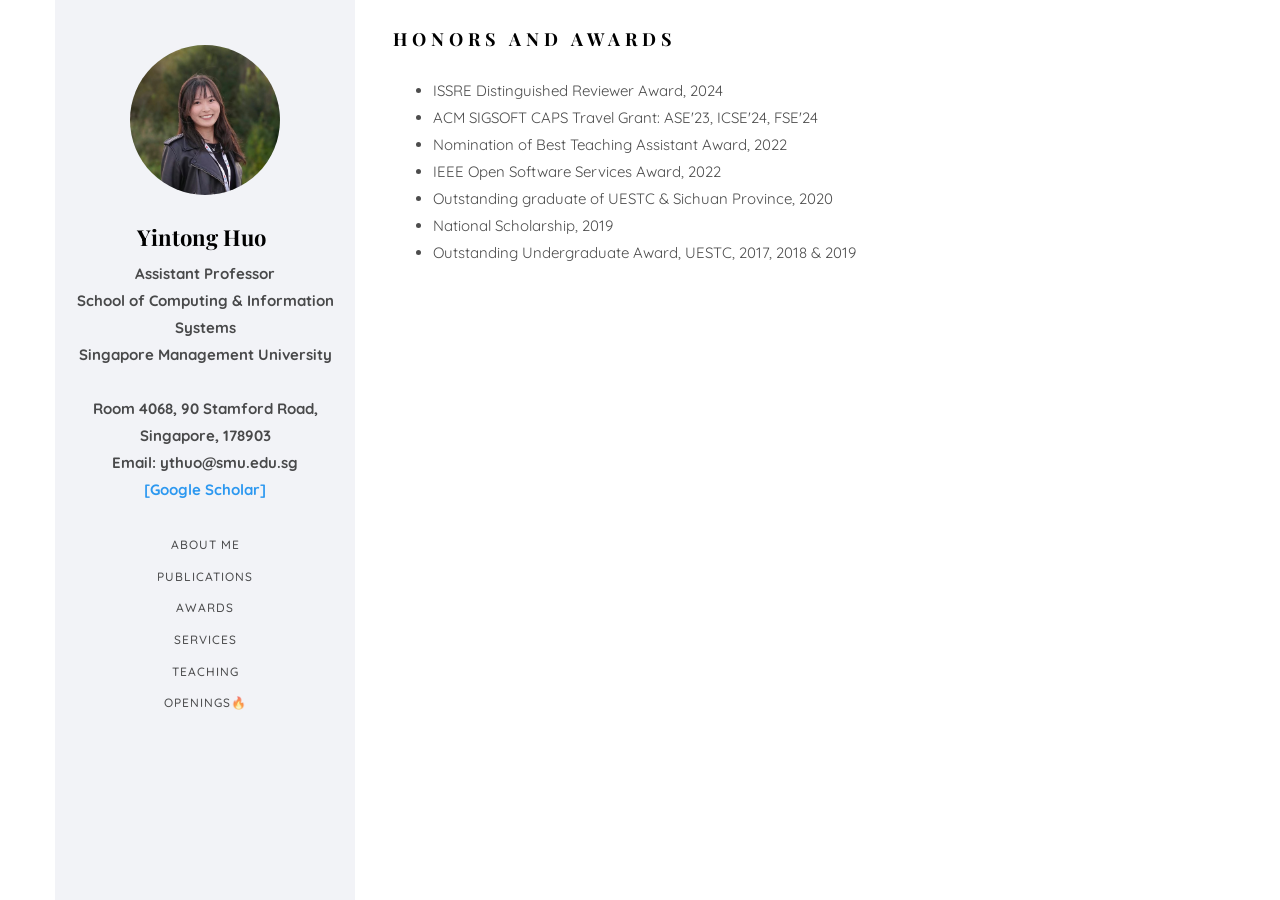
==== commit df7306b0: "Add files via upload" ====
--- a/awards.html
+++ b/awards.html
@@ -57,11 +57,12 @@
 				<div class="author-img" style="background-image: url(images/academic_photo.jpg);"></div>
 				<h1 id="colorlib-logo"><a href="index.html">Yintong Huo</a></h1>
 				<strong>
-				<span class="position">Incoming Assistant Professor</span> 
+				<span class="position">Assistant Professor</span> 
 				<span class='position'>School of Computing & Information Systems</span>
 				<span class="position">Singapore Management University</span>
-				<span class="position">Singapore</span>
 				<br>
+				<span class="position">Room 4068, 90 Stamford Road,<br> Singapore, 178903</span>
+				
 				<span class="position" style="text-transform: initial;">Email: ythuo@smu.edu.sg</span>
 				<a href="https://scholar.google.com/citations?user=NP1JgCAAAAAJ&hl=zh-CN"> [Google Scholar] </a> 
 				</strong>
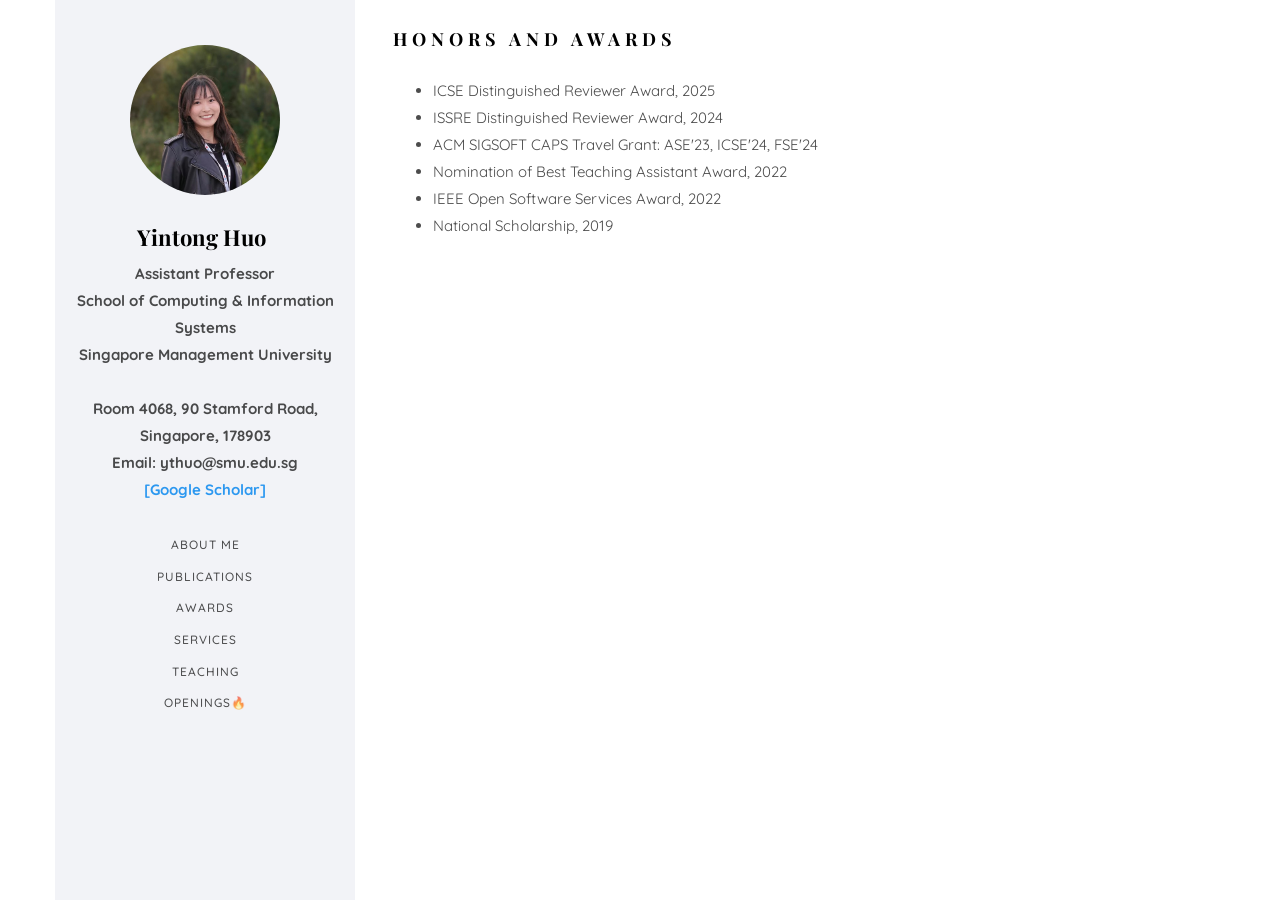
==== commit 5e085cb6: "Add files via upload" ====
--- a/awards.html
+++ b/awards.html
@@ -93,13 +93,12 @@
 					<div class="row">
 						<div class="col-md-12 animate-box" data-animate-effect="fadeInLeft">
 						<ul>
+							<li>ICSE Distinguished Reviewer Award, 2025</li>
 							<li>ISSRE Distinguished Reviewer Award, 2024</li>
 							<li>ACM SIGSOFT CAPS Travel Grant: ASE'23, ICSE'24, FSE'24 </li>
 							<li>Nomination of Best Teaching Assistant Award, 2022</li>
  							<li>IEEE Open Software Services Award, 2022</li>
-							<li>Outstanding graduate of UESTC & Sichuan Province, 2020</li>
 							<li>National Scholarship, 2019</li>
-							<li>Outstanding Undergraduate Award, UESTC, 2017, 2018 & 2019</li>
 						</ul>
 						</div>
 					</div>
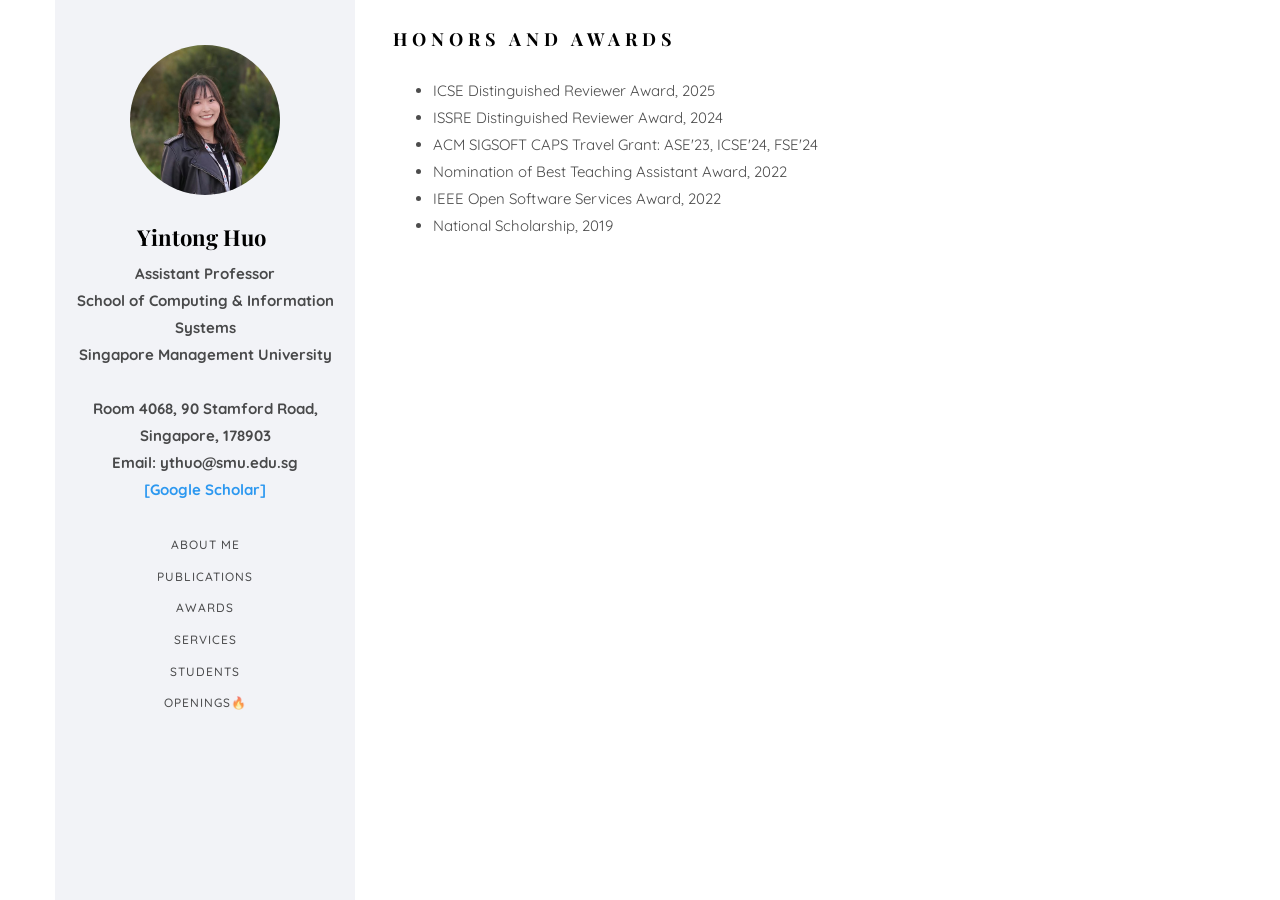
==== commit 646384eb: "Update awards.html" ====
--- a/awards.html
+++ b/awards.html
@@ -73,7 +73,7 @@
 					<li><a href="pub.html">Publications</a></li>
 					<li><a href="awards.html">Awards</a></li>
 					<li><a href="services.html">Services</a></li>
-					<li><a href="teaching.html">Teaching</a></li>
+					<li><a href="teaching.html">Students</a></li>
 					<li><a href="openings.html">Openings🔥</a></li>
 				</ul>
 			</nav>
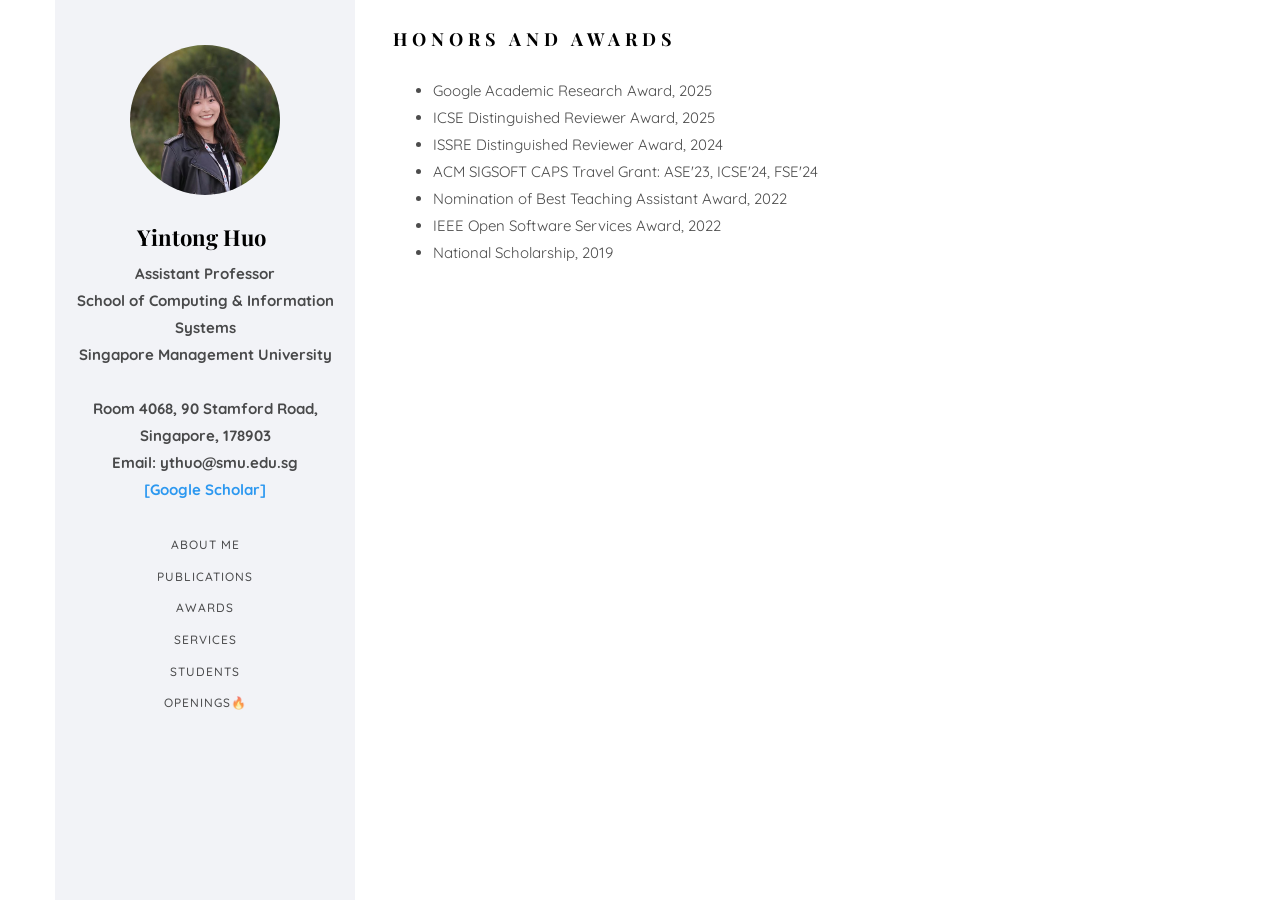
==== commit 3bea06e1: "Update awards.html" ====
--- a/awards.html
+++ b/awards.html
@@ -93,6 +93,7 @@
 					<div class="row">
 						<div class="col-md-12 animate-box" data-animate-effect="fadeInLeft">
 						<ul>
+							<li>Google Academic Research Award, 2025</li>
 							<li>ICSE Distinguished Reviewer Award, 2025</li>
 							<li>ISSRE Distinguished Reviewer Award, 2024</li>
 							<li>ACM SIGSOFT CAPS Travel Grant: ASE'23, ICSE'24, FSE'24 </li>
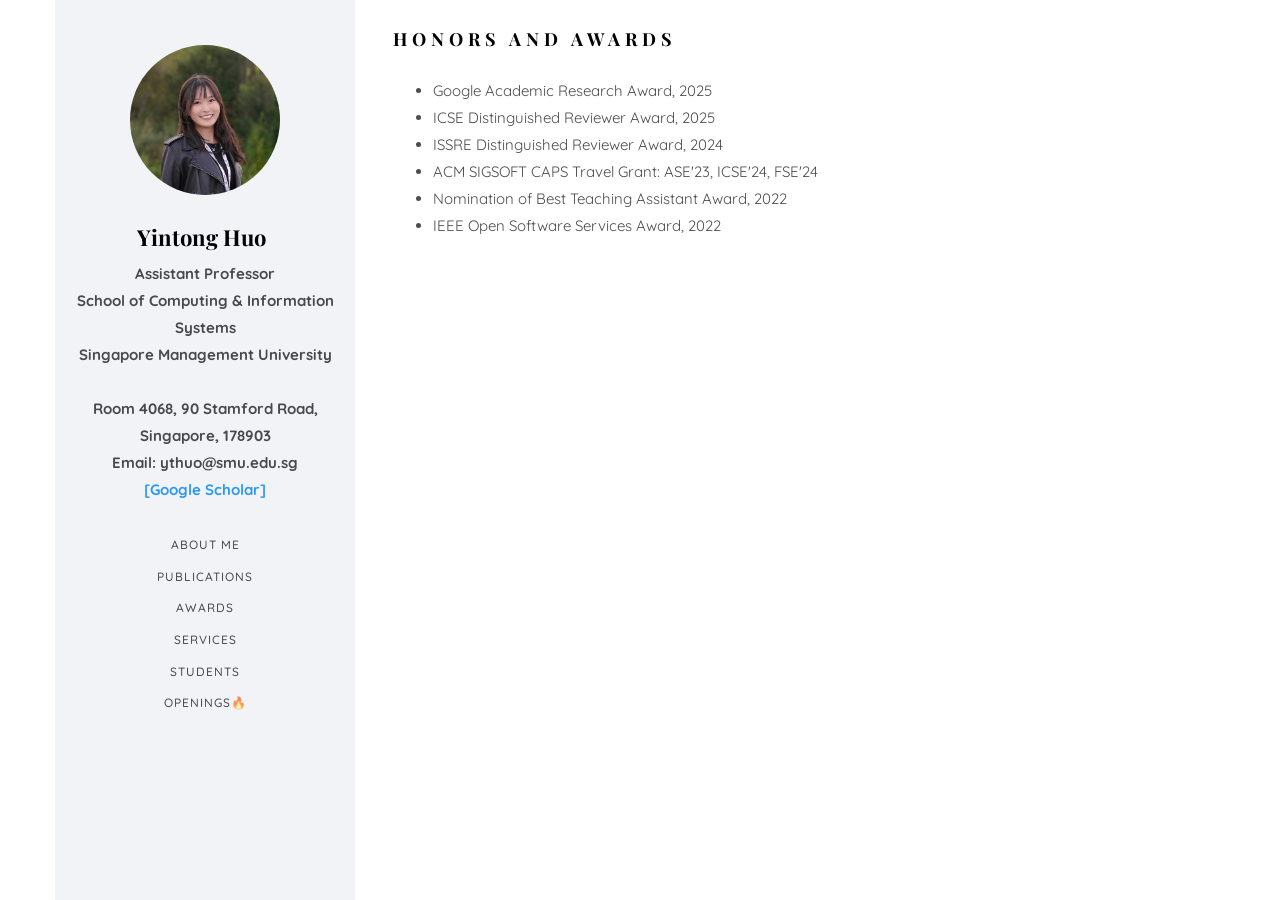
==== commit e866f6f6: "Update awards.html" ====
--- a/awards.html
+++ b/awards.html
@@ -99,7 +99,6 @@
 							<li>ACM SIGSOFT CAPS Travel Grant: ASE'23, ICSE'24, FSE'24 </li>
 							<li>Nomination of Best Teaching Assistant Award, 2022</li>
  							<li>IEEE Open Software Services Award, 2022</li>
-							<li>National Scholarship, 2019</li>
 						</ul>
 						</div>
 					</div>
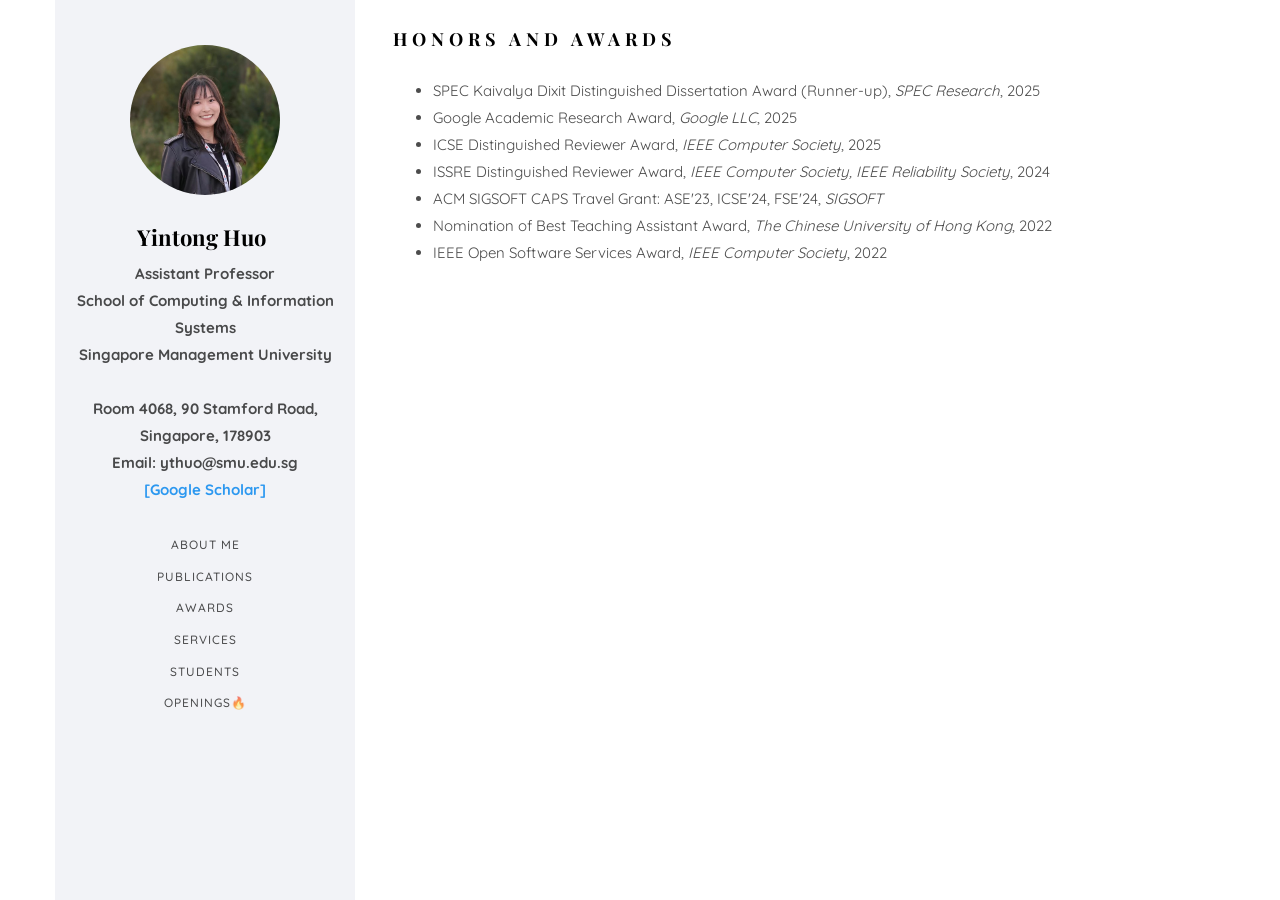
==== commit b3447d33: "Update awards.html" ====
--- a/awards.html
+++ b/awards.html
@@ -93,12 +93,13 @@
 					<div class="row">
 						<div class="col-md-12 animate-box" data-animate-effect="fadeInLeft">
 						<ul>
-							<li>Google Academic Research Award, 2025</li>
-							<li>ICSE Distinguished Reviewer Award, 2025</li>
-							<li>ISSRE Distinguished Reviewer Award, 2024</li>
-							<li>ACM SIGSOFT CAPS Travel Grant: ASE'23, ICSE'24, FSE'24 </li>
-							<li>Nomination of Best Teaching Assistant Award, 2022</li>
- 							<li>IEEE Open Software Services Award, 2022</li>
+							<li>SPEC Kaivalya Dixit Distinguished Dissertation Award (Runner-up), <i>SPEC Research</i>, 2025</li>
+							<li>Google Academic Research Award, <i>Google LLC</i>, 2025</li>
+							<li>ICSE Distinguished Reviewer Award, <i>IEEE Computer Society</i>, 2025</li>
+							<li>ISSRE Distinguished Reviewer Award, <i>IEEE Computer Society, IEEE Reliability Society</i>, 2024</li>
+							<li>ACM SIGSOFT CAPS Travel Grant: ASE'23, ICSE'24, FSE'24, <i>SIGSOFT</i> </li>
+							<li>Nomination of Best Teaching Assistant Award, <i>The Chinese University of Hong Kong</i>, 2022</li>
+ 							<li>IEEE Open Software Services Award, <i>IEEE Computer Society</i>, 2022</li>
 						</ul>
 						</div>
 					</div>
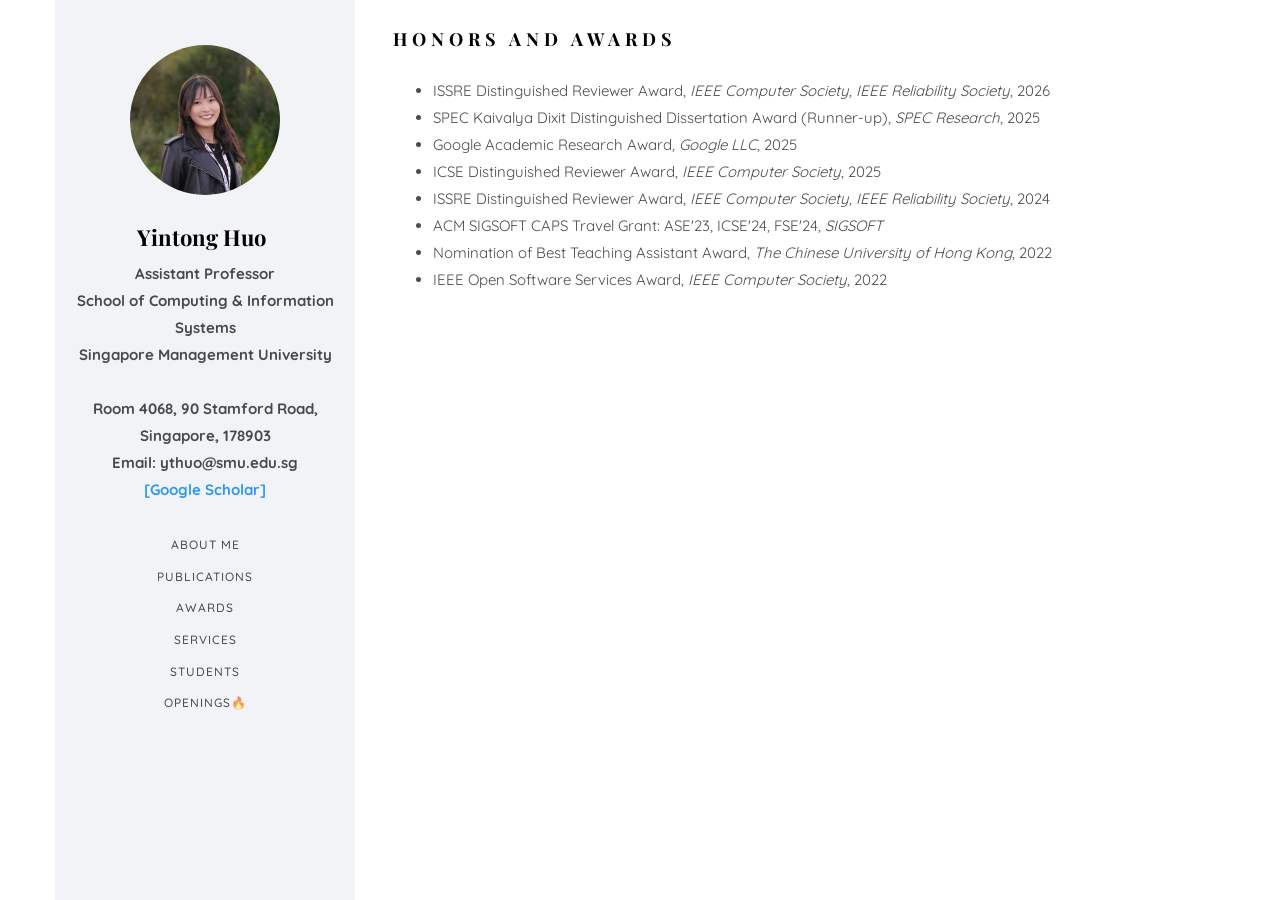
==== commit 33a03f30: "Update awards.html" ====
--- a/awards.html
+++ b/awards.html
@@ -93,6 +93,7 @@
 					<div class="row">
 						<div class="col-md-12 animate-box" data-animate-effect="fadeInLeft">
 						<ul>
+							<li>ISSRE Distinguished Reviewer Award, <i>IEEE Computer Society, IEEE Reliability Society</i>, 2026</li>
 							<li>SPEC Kaivalya Dixit Distinguished Dissertation Award (Runner-up), <i>SPEC Research</i>, 2025</li>
 							<li>Google Academic Research Award, <i>Google LLC</i>, 2025</li>
 							<li>ICSE Distinguished Reviewer Award, <i>IEEE Computer Society</i>, 2025</li>
